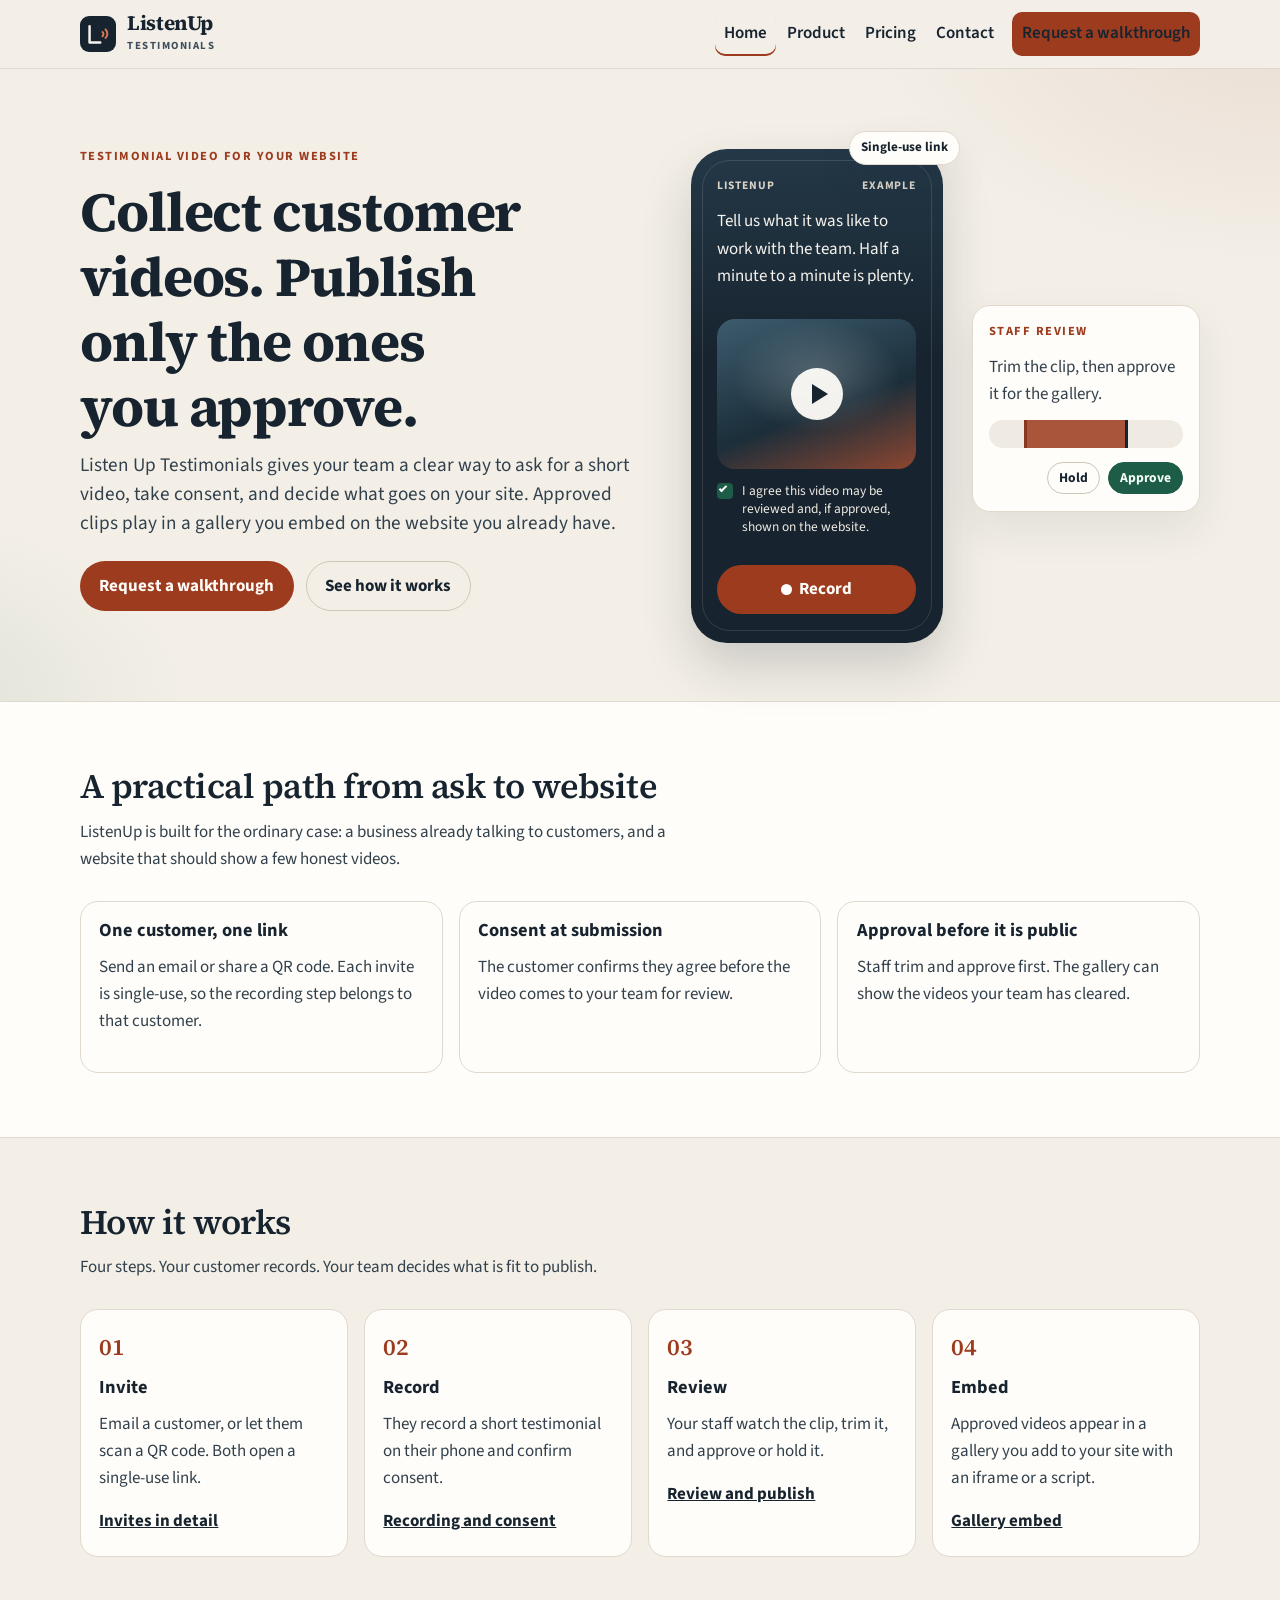
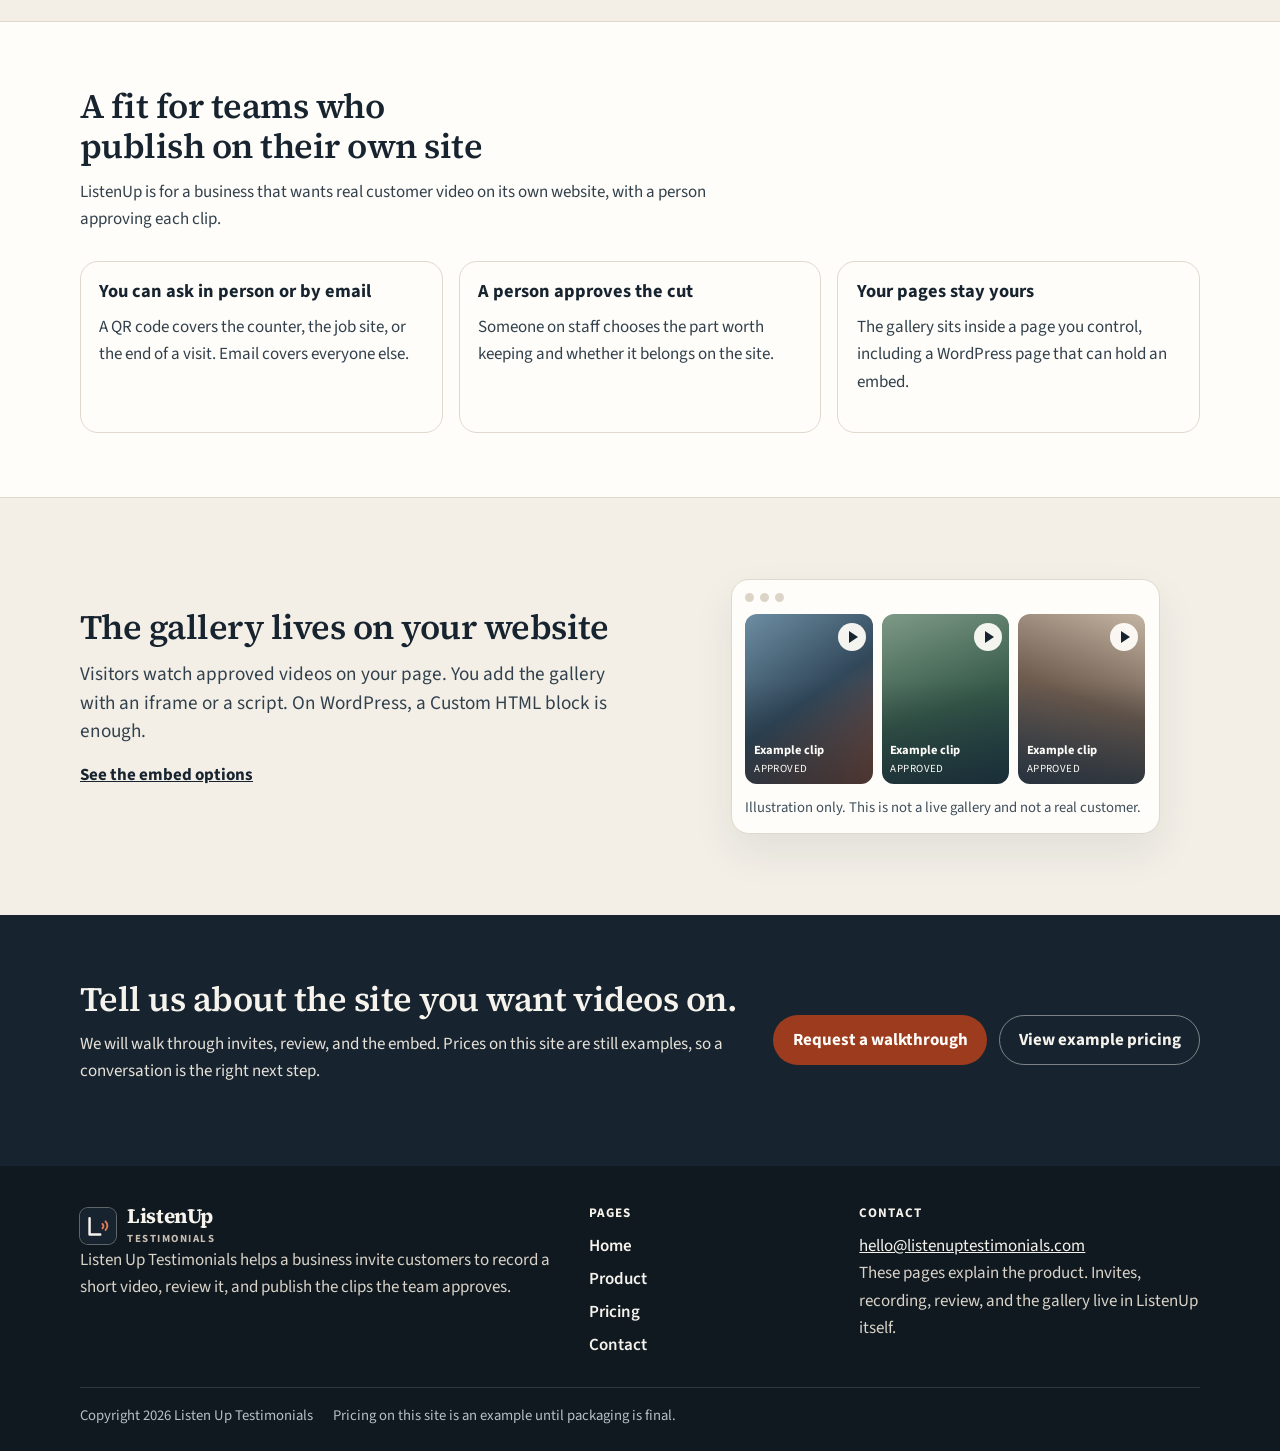
==== index.html @ a09cd268 "Add the first ListenUp Testimonials marketing site Static home, product, pricing, and contact pages " ====
<!DOCTYPE html>
<html lang="en">
<head>
  <meta charset="utf-8">
  <meta name="viewport" content="width=device-width, initial-scale=1">
  <title>Listen Up Testimonials | Customer videos you approve</title>
  <meta name="description" content="Invite customers to record a short testimonial video with consent. Review and approve it, then show it in a gallery on your website.">
  <meta name="theme-color" content="#f3efe7">
  <link rel="icon" href="assets/mark.svg" type="image/svg+xml">
  <link rel="stylesheet" href="css/styles.css">
</head>
<body>
  <a class="skip" href="#main">Skip to content</a>
  <header class="site-header">
    <div class="wrap header-bar">
      <a class="brand" href="index.html">
        <img src="assets/mark.svg" alt="" width="36" height="36">
        <span class="brand-text">
          <span class="brand-name">ListenUp</span>
          <span class="brand-sub">Testimonials</span>
        </span>
      </a>
      <button class="nav-toggle" type="button" aria-expanded="false" aria-controls="site-nav">
        <span class="nav-toggle-bars" aria-hidden="true"><span></span><span></span><span></span></span>
        <span class="nav-toggle-label">Menu</span>
      </button>
      <nav id="site-nav" class="site-nav" aria-label="Primary">
        <a href="index.html" aria-current="page">Home</a>
        <a href="product.html">Product</a>
        <a href="pricing.html">Pricing</a>
        <a href="contact.html">Contact</a>
        <a class="button" href="contact.html">Request a walkthrough</a>
      </nav>
    </div>
  </header>

  <main id="main">
    <section class="hero">
      <div class="wrap hero-grid">
        <div>
          <p class="eyebrow">Testimonial video for your website</p>
          <h1>Collect customer videos. Publish only the ones you approve.</h1>
          <p class="lead">Listen Up Testimonials gives your team a clear way to ask for a short video, take consent, and decide what goes on your site. Approved clips play in a gallery you embed on the website you already have.</p>
          <div class="actions">
            <a class="button" href="contact.html">Request a walkthrough</a>
            <a class="button button-ghost" href="#how-it-works">See how it works</a>
          </div>
        </div>
        <div class="stage" aria-hidden="true">
          <p class="chip">Single-use link</p>
          <div class="phone">
            <div class="phone-inner">
              <div class="phone-top">
                <span>ListenUp</span>
                <span>Example</span>
              </div>
              <p>Tell us what it was like to work with the team. Half a minute to a minute is plenty.</p>
              <div class="viewfinder"><span class="play"></span></div>
              <p class="consent-line"><span class="check"></span><span>I agree this video may be reviewed and, if approved, shown on the website.</span></p>
              <div class="record-pill"><i></i> Record</div>
            </div>
          </div>
          <div class="review-card">
            <p class="eyebrow">Staff review</p>
            <p>Trim the clip, then approve it for the gallery.</p>
            <div class="trim"><span></span></div>
            <div class="review-actions">
              <span class="mini">Hold</span>
              <span class="mini mini-solid">Approve</span>
            </div>
          </div>
        </div>
      </div>
    </section>

    <section class="band band-alt" aria-labelledby="value-heading">
      <div class="wrap">
        <div class="section-intro">
          <h2 id="value-heading">A practical path from ask to website</h2>
          <p>ListenUp is built for the ordinary case: a business already talking to customers, and a website that should show a few honest videos.</p>
        </div>
        <ul class="value-grid">
          <li class="value-card">
            <h3>One customer, one link</h3>
            <p>Send an email or share a QR code. Each invite is single-use, so the recording step belongs to that customer.</p>
          </li>
          <li class="value-card">
            <h3>Consent at submission</h3>
            <p>The customer confirms they agree before the video comes to your team for review.</p>
          </li>
          <li class="value-card">
            <h3>Approval before it is public</h3>
            <p>Staff trim and approve first. The gallery can show the videos your team has cleared.</p>
          </li>
        </ul>
      </div>
    </section>

    <section class="band" id="how-it-works" aria-labelledby="how-heading">
      <div class="wrap">
        <div class="section-intro">
          <h2 id="how-heading">How it works</h2>
          <p>Four steps. Your customer records. Your team decides what is fit to publish.</p>
        </div>
        <ol class="steps">
          <li class="step">
            <h3>Invite</h3>
            <p>Email a customer, or let them scan a QR code. Both open a single-use link.</p>
            <a class="text-link" href="product.html#invites">Invites in detail</a>
          </li>
          <li class="step">
            <h3>Record</h3>
            <p>They record a short testimonial on their phone and confirm consent.</p>
            <a class="text-link" href="product.html#recording">Recording and consent</a>
          </li>
          <li class="step">
            <h3>Review</h3>
            <p>Your staff watch the clip, trim it, and approve or hold it.</p>
            <a class="text-link" href="product.html#review">Review and publish</a>
          </li>
          <li class="step">
            <h3>Embed</h3>
            <p>Approved videos appear in a gallery you add to your site with an iframe or a script.</p>
            <a class="text-link" href="product.html#gallery">Gallery embed</a>
          </li>
        </ol>
      </div>
    </section>

    <section class="band band-alt" aria-labelledby="fit-heading">
      <div class="wrap">
        <div class="section-intro">
          <h2 id="fit-heading">A fit for teams who publish on their own site</h2>
          <p>ListenUp is for a business that wants real customer video on its own website, with a person approving each clip.</p>
        </div>
        <ul class="card-grid">
          <li class="value-card">
            <h3>You can ask in person or by email</h3>
            <p>A QR code covers the counter, the job site, or the end of a visit. Email covers everyone else.</p>
          </li>
          <li class="value-card">
            <h3>A person approves the cut</h3>
            <p>Someone on staff chooses the part worth keeping and whether it belongs on the site.</p>
          </li>
          <li class="value-card">
            <h3>Your pages stay yours</h3>
            <p>The gallery sits inside a page you control, including a WordPress page that can hold an embed.</p>
          </li>
        </ul>
      </div>
    </section>

    <section class="band" aria-labelledby="gallery-heading">
      <div class="wrap hero-grid">
        <div>
          <h2 id="gallery-heading">The gallery lives on your website</h2>
          <p class="lead">Visitors watch approved videos on your page. You add the gallery with an iframe or a script. On WordPress, a Custom HTML block is enough.</p>
          <p><a class="text-link" href="product.html#gallery">See the embed options</a></p>
        </div>
        <figure class="gallery-mock">
          <div class="browser-bar" aria-hidden="true"><span></span><span></span><span></span></div>
          <div class="tiles" aria-hidden="true">
            <div class="tile"><span class="play"></span><b>Example clip</b><small>Approved</small></div>
            <div class="tile"><span class="play"></span><b>Example clip</b><small>Approved</small></div>
            <div class="tile"><span class="play"></span><b>Example clip</b><small>Approved</small></div>
          </div>
          <figcaption class="caption">Illustration only. This is not a live gallery and not a real customer.</figcaption>
        </figure>
      </div>
    </section>

    <section class="band cta-band" aria-labelledby="cta-heading">
      <div class="wrap cta-inner">
        <div>
          <h2 id="cta-heading">Tell us about the site you want videos on.</h2>
          <p>We will walk through invites, review, and the embed. Prices on this site are still examples, so a conversation is the right next step.</p>
        </div>
        <div class="actions">
          <a class="button" href="contact.html">Request a walkthrough</a>
          <a class="button button-light" href="pricing.html">View example pricing</a>
        </div>
      </div>
    </section>
  </main>

  <footer class="site-footer">
    <div class="wrap footer-grid">
      <div>
        <a class="brand" href="index.html">
          <img src="assets/mark.svg" alt="" width="36" height="36">
          <span class="brand-text">
            <span class="brand-name">ListenUp</span>
            <span class="brand-sub">Testimonials</span>
          </span>
        </a>
        <p>Listen Up Testimonials helps a business invite customers to record a short video, review it, and publish the clips the team approves.</p>
      </div>
      <div>
        <h2>Pages</h2>
        <div class="footer-links">
          <a href="index.html">Home</a>
          <a href="product.html">Product</a>
          <a href="pricing.html">Pricing</a>
          <a href="contact.html">Contact</a>
        </div>
      </div>
      <div>
        <h2>Contact</h2>
        <address><a href="mailto:hello@listenuptestimonials.com">hello@listenuptestimonials.com</a></address>
        <p>These pages explain the product. Invites, recording, review, and the gallery live in ListenUp itself.</p>
      </div>
    </div>
    <div class="wrap footer-base">
      <p>Copyright 2026 Listen Up Testimonials</p>
      <p>Pricing on this site is an example until packaging is final.</p>
    </div>
  </footer>
  <script src="js/site.js" defer></script>
</body>
</html>
---- css/styles.css ----
/* ListenUp Testimonials marketing site. Shared by every page. */

@font-face {
  font-family: "Source Sans 3";
  font-style: normal;
  font-weight: 400;
  font-display: swap;
  src: url("../assets/fonts/source-sans-3-400.woff2") format("woff2");
}

@font-face {
  font-family: "Source Sans 3";
  font-style: italic;
  font-weight: 400;
  font-display: swap;
  src: url("../assets/fonts/source-sans-3-400-italic.woff2") format("woff2");
}

@font-face {
  font-family: "Source Sans 3";
  font-style: normal;
  font-weight: 600;
  font-display: swap;
  src: url("../assets/fonts/source-sans-3-600.woff2") format("woff2");
}

@font-face {
  font-family: "Source Sans 3";
  font-style: normal;
  font-weight: 700;
  font-display: swap;
  src: url("../assets/fonts/source-sans-3-700.woff2") format("woff2");
}

@font-face {
  font-family: "Source Serif 4";
  font-style: normal;
  font-weight: 600;
  font-display: swap;
  src: url("../assets/fonts/source-serif-4-600.woff2") format("woff2");
}

@font-face {
  font-family: "Source Serif 4";
  font-style: normal;
  font-weight: 700;
  font-display: swap;
  src: url("../assets/fonts/source-serif-4-700.woff2") format("woff2");
}

:root {
  --ink: #17242f;
  --ink-soft: #31404c;
  --muted: #3e4e5c;
  --paper: #f3efe7;
  --white: #fffdf9;
  --line: #e0d8cc;
  --line-strong: #cfc6b8;
  --accent: #9d3b1e;
  --accent-dark: #7c2e16;
  --sage: #1d5c46;
  --sage-soft: #e4f2eb;
  --focus: #0a4f9e;
  --shadow: 0 18px 40px rgba(23, 36, 47, 0.08);
  --serif: "Source Serif 4", "Iowan Old Style", Palatino, "Liberation Serif", Georgia, serif;
  --sans: "Source Sans 3", "Segoe UI", "Liberation Sans", "Noto Sans", sans-serif;
  --mono: "Cascadia Mono", "Liberation Mono", ui-monospace, monospace;
  --header-offset: 5.25rem;
  --wrap: 1120px;
}

*,
*::before,
*::after {
  box-sizing: border-box;
}

html {
  scroll-behavior: smooth;
}

body {
  margin: 0;
  background: var(--paper);
  color: var(--ink-soft);
  font-family: var(--sans);
  font-size: 1.0625rem;
  line-height: 1.6;
  font-synthesis: none;
}

img,
svg {
  max-width: 100%;
  height: auto;
}

h1,
h2,
h3,
[id] {
  scroll-margin-top: var(--header-offset);
}

h1,
h2,
h3 {
  color: var(--ink);
  font-family: var(--serif);
  font-weight: 600;
  line-height: 1.18;
  margin: 0 0 0.75rem;
  text-wrap: balance;
}

h1 {
  font-size: clamp(2.15rem, 5vw, 3.45rem);
  font-weight: 700;
  letter-spacing: -0.02em;
}

h2 {
  font-size: clamp(1.6rem, 3vw, 2.15rem);
  letter-spacing: -0.015em;
}

h3 {
  font-family: var(--sans);
  font-size: 1.15rem;
  font-weight: 700;
  letter-spacing: 0;
}

p {
  margin: 0 0 1rem;
}

a {
  color: var(--accent);
}

a:hover {
  color: var(--accent-dark);
}

:focus-visible {
  outline: 3px solid var(--focus);
  outline-offset: 3px;
}

.skip {
  position: absolute;
  left: 1rem;
  top: 0.75rem;
  transform: translateY(-160%);
  background: var(--white);
  color: var(--ink);
  padding: 0.55rem 0.8rem;
  border-radius: 8px;
  z-index: 50;
}

.skip:focus {
  transform: none;
}

.sr-only {
  position: absolute;
  width: 1px;
  height: 1px;
  padding: 0;
  margin: -1px;
  overflow: hidden;
  clip: rect(0, 0, 0, 0);
  white-space: nowrap;
  border: 0;
}

.wrap {
  width: min(var(--wrap), calc(100% - 2rem));
  margin-inline: auto;
}

.wrap-narrow {
  width: min(760px, calc(100% - 2rem));
  margin-inline: auto;
}

.eyebrow {
  margin: 0 0 0.75rem;
  color: var(--accent);
  font-size: 0.78rem;
  font-weight: 700;
  letter-spacing: 0.12em;
  text-transform: uppercase;
}

.lead {
  font-size: 1.2rem;
  line-height: 1.5;
  max-width: 40rem;
}

.section-intro {
  max-width: 40rem;
  margin-bottom: 1.75rem;
}

.section-intro p:last-child,
.feature-copy p:last-child,
.price-card p:last-of-type {
  margin-bottom: 0;
}

.band {
  padding: 4rem 0;
}

.band-tight {
  padding: 3rem 0;
}

.band-alt {
  background: var(--white);
  border-block: 1px solid var(--line);
}

.site-header {
  position: sticky;
  top: 0;
  z-index: 30;
  background: rgba(243, 239, 231, 0.94);
  border-bottom: 1px solid var(--line);
  backdrop-filter: blur(12px);
}

.header-bar {
  display: flex;
  align-items: center;
  justify-content: space-between;
  min-height: 4.25rem;
  gap: 1rem;
}

.brand {
  display: flex;
  align-items: center;
  gap: 0.7rem;
  color: inherit;
  text-decoration: none;
}

.brand img {
  width: 36px;
  height: 36px;
  display: block;
}

.brand-name {
  display: block;
  color: var(--ink);
  font-family: var(--serif);
  font-size: 1.28rem;
  font-weight: 700;
  letter-spacing: -0.02em;
  line-height: 1;
}

.brand-sub {
  display: block;
  margin-top: 0.22rem;
  color: var(--muted);
  font-size: 0.68rem;
  font-weight: 700;
  letter-spacing: 0.14em;
  text-transform: uppercase;
}

.nav-toggle {
  display: inline-flex;
  align-items: center;
  gap: 0.55rem;
  min-height: 44px;
  padding: 0.4rem 0.55rem;
  border: 1px solid var(--line-strong);
  border-radius: 999px;
  background: var(--white);
  color: var(--ink);
  font: inherit;
  font-weight: 700;
  cursor: pointer;
}

.nav-toggle-bars {
  display: grid;
  gap: 4px;
  width: 16px;
}

.nav-toggle-bars span {
  display: block;
  height: 2px;
  background: var(--ink);
  border-radius: 2px;
  transform-origin: center;
}

.nav-toggle[aria-expanded="true"] .nav-toggle-bars span:nth-child(1) {
  transform: translateY(6px) rotate(45deg);
}

.nav-toggle[aria-expanded="true"] .nav-toggle-bars span:nth-child(2) {
  opacity: 0;
}

.nav-toggle[aria-expanded="true"] .nav-toggle-bars span:nth-child(3) {
  transform: translateY(-6px) rotate(-45deg);
}

.site-nav {
  display: none;
  position: absolute;
  left: 0;
  right: 0;
  top: 100%;
  flex-direction: column;
  gap: 0.15rem;
  padding: 0.4rem 1rem 1rem;
  background: var(--white);
  border-bottom: 1px solid var(--line);
  box-shadow: 0 16px 30px rgba(23, 36, 47, 0.06);
}

.site-nav.is-open {
  display: flex;
}

.site-nav a {
  display: flex;
  align-items: center;
  min-height: 44px;
  padding: 0.35rem 0.55rem;
  border-radius: 10px;
  color: var(--ink);
  font-weight: 600;
  text-decoration: none;
}

.site-nav a:hover {
  background: rgba(23, 36, 47, 0.05);
}

.site-nav a[aria-current="page"] {
  box-shadow: inset 0 -2px 0 var(--accent);
}

.site-nav .button {
  margin-top: 0.35rem;
}

.button {
  display: inline-flex;
  align-items: center;
  justify-content: center;
  min-height: 44px;
  padding: 0.65rem 1.15rem;
  border: 1px solid transparent;
  border-radius: 999px;
  background: var(--accent);
  color: #fffdf9;
  font: inherit;
  font-weight: 700;
  text-align: center;
  text-decoration: none;
  cursor: pointer;
}

.button:hover {
  background: var(--accent-dark);
  color: #fffdf9;
}

.button-ghost {
  background: transparent;
  border-color: var(--line-strong);
  color: var(--ink);
}

.button-ghost:hover {
  background: rgba(23, 36, 47, 0.05);
  color: var(--ink);
}

.button-light {
  background: transparent;
  border-color: rgba(246, 243, 237, 0.45);
  color: #f6f3ed;
}

.button-light:hover {
  background: rgba(246, 243, 237, 0.08);
  color: #fffdf9;
}

.actions {
  display: flex;
  flex-wrap: wrap;
  gap: 0.75rem;
  margin-top: 1.5rem;
}

.hero {
  padding: 2.5rem 0 3.25rem;
  background:
    radial-gradient(ellipse 55% 70% at 100% -10%, rgba(157, 59, 30, 0.1), transparent 60%),
    radial-gradient(ellipse 45% 55% at -10% 100%, rgba(29, 92, 70, 0.1), transparent 55%),
    var(--paper);
}

.hero-grid,
.feature,
.contact-grid,
.split,
.footer-grid {
  display: grid;
  grid-template-columns: minmax(0, 1fr);
  gap: 1.5rem;
}

.hero-grid > *,
.feature > *,
.contact-grid > *,
.split > *,
.footer-grid > * {
  min-width: 0;
}

.stage {
  width: min(100%, 420px);
  margin-inline: auto;
  display: grid;
  justify-items: center;
  gap: 1rem;
}

.phone {
  width: min(280px, 100%);
  padding: 0.7rem;
  border-radius: 36px;
  background: linear-gradient(180deg, #243847 0%, #17242f 42%);
  box-shadow: 0 24px 50px rgba(23, 36, 47, 0.18);
  color: #f6f3ed;
}

.phone-inner {
  display: flex;
  flex-direction: column;
  gap: 0.8rem;
  min-height: 390px;
  padding: 1rem 0.9rem 1rem;
  border: 1px solid rgba(255, 255, 255, 0.12);
  border-radius: 28px;
}

.phone-compact .phone-inner {
  min-height: 0;
}

.phone-top {
  display: flex;
  justify-content: space-between;
  color: #d9d3c8;
  font-size: 0.72rem;
  font-weight: 700;
  letter-spacing: 0.08em;
  text-transform: uppercase;
}

.viewfinder {
  position: relative;
  flex: 1;
  min-height: 150px;
  border-radius: 18px;
  background:
    radial-gradient(120px 80px at 50% 38%, rgba(255, 255, 255, 0.2), transparent 70%),
    linear-gradient(160deg, #3d5c6e, #1b2e3a 58%, #8d4630);
}

.play {
  position: absolute;
  inset: 0;
  width: 52px;
  height: 52px;
  margin: auto;
  border-radius: 50%;
  background: rgba(255, 253, 249, 0.94);
}

.play::after {
  content: "";
  position: absolute;
  left: 21px;
  top: 16px;
  border-style: solid;
  border-width: 10px 0 10px 16px;
  border-color: transparent transparent transparent #17242f;
}

.consent-line {
  display: flex;
  gap: 0.55rem;
  align-items: flex-start;
  color: #efeae2;
  font-size: 0.84rem;
  line-height: 1.35;
}

.check {
  position: relative;
  flex: none;
  width: 1rem;
  height: 1rem;
  margin-top: 0.12rem;
  border-radius: 4px;
  background: var(--sage);
}

.check::after {
  content: "";
  position: absolute;
  left: 4px;
  top: 1px;
  width: 4px;
  height: 8px;
  border: solid #fff;
  border-width: 0 2px 2px 0;
  transform: rotate(45deg);
}

.record-pill {
  display: flex;
  align-items: center;
  justify-content: center;
  gap: 0.45rem;
  padding: 0.7rem;
  border-radius: 999px;
  background: var(--accent);
  color: #fffdf9;
  font-weight: 700;
}

.record-pill i {
  display: block;
  width: 0.7rem;
  height: 0.7rem;
  border-radius: 50%;
  background: #fff;
}

.review-card,
.panel,
.price-card,
.form-card,
.value-card,
.step,
.note,
.gallery-mock {
  background: var(--white);
  border: 1px solid var(--line);
  border-radius: 18px;
}

.review-card {
  width: min(100%, 320px);
  padding: 1rem 1rem 1.05rem;
  box-shadow: var(--shadow);
}

.review-card p {
  margin-bottom: 0.75rem;
}

.trim {
  position: relative;
  height: 28px;
  margin-bottom: 0.85rem;
  border-radius: 999px;
  background: #efeae2;
  overflow: hidden;
}

.trim span {
  position: absolute;
  left: 18%;
  width: 52%;
  top: 0;
  bottom: 0;
  background: rgba(157, 59, 30, 0.85);
}

.trim::before,
.trim::after {
  content: "";
  position: absolute;
  top: -3px;
  bottom: -3px;
  width: 3px;
  background: var(--ink);
}

.trim::before { left: 18%; }
.trim::after { left: 70%; }

.review-actions {
  display: flex;
  justify-content: flex-end;
  gap: 0.45rem;
}

.mini {
  display: inline-flex;
  align-items: center;
  min-height: 32px;
  padding: 0.2rem 0.7rem;
  border-radius: 999px;
  border: 1px solid var(--line-strong);
  font-size: 0.85rem;
  font-weight: 700;
  color: var(--ink);
}

.mini-solid {
  background: var(--sage);
  border-color: var(--sage);
  color: #f4fff8;
}

.chip {
  margin: 0;
  padding: 0.35rem 0.7rem;
  border-radius: 999px;
  background: var(--white);
  border: 1px solid var(--line);
  color: var(--ink);
  font-size: 0.82rem;
  font-weight: 700;
  box-shadow: var(--shadow);
}

.value-grid,
.steps,
.price-grid,
.card-grid {
  display: grid;
  gap: 1rem;
  margin: 0;
  padding: 0;
  list-style: none;
}

.price-grid-spaced {
  margin-top: 1.5rem;
}

.value-card,
.step,
.price-card {
  padding: 1.15rem 1.15rem 1.25rem;
}

.steps {
  counter-reset: step;
}

.step {
  counter-increment: step;
}

.step::before {
  content: counter(step, decimal-leading-zero);
  display: block;
  margin-bottom: 0.7rem;
  color: var(--accent);
  font-family: var(--serif);
  font-size: 1.45rem;
  font-weight: 600;
}

.text-link {
  color: var(--ink);
  font-weight: 700;
}

.gallery-mock {
  padding: 0.85rem;
  box-shadow: var(--shadow);
}

.browser-bar {
  display: flex;
  gap: 0.35rem;
  margin-bottom: 0.75rem;
}

.browser-bar span {
  width: 9px;
  height: 9px;
  border-radius: 50%;
  background: #ddd4c8;
}

.tiles {
  display: grid;
  grid-template-columns: repeat(3, 1fr);
  gap: 0.55rem;
}

.tile {
  aspect-ratio: 3 / 4;
  border-radius: 12px;
  background:
    linear-gradient(180deg, transparent 40%, rgba(23, 36, 47, 0.55)),
    linear-gradient(145deg, #6e8ea3, #31485a 50%, #8a4a34);
  position: relative;
  color: #fffdf9;
}

.tile:nth-child(2) {
  background:
    linear-gradient(180deg, transparent 40%, rgba(23, 36, 47, 0.55)),
    linear-gradient(160deg, #7d9a86, #355848 55%, #1d3a42);
}

.tile:nth-child(3) {
  background:
    linear-gradient(180deg, transparent 40%, rgba(23, 36, 47, 0.55)),
    linear-gradient(200deg, #c4b4a2, #6d5b4e 50%, #3c4450);
}

.tile b,
.tile small {
  position: absolute;
  left: 0.55rem;
  right: 0.45rem;
}

.tile b {
  bottom: 1.45rem;
  font-size: 0.78rem;
}

.tile small {
  bottom: 0.45rem;
  font-size: 0.68rem;
  letter-spacing: 0.04em;
  text-transform: uppercase;
}

.tile .play {
  width: 28px;
  height: 28px;
  top: 0.55rem;
  left: auto;
  right: 0.45rem;
  bottom: auto;
  margin: 0;
}

.tile .play::after {
  left: 11px;
  top: 8px;
  border-width: 6px 0 6px 9px;
}

.caption {
  margin: 0.7rem 0 0;
  color: var(--muted);
  font-size: 0.92rem;
}

.plain-list,
.checklist {
  margin: 0.5rem 0 0;
  padding: 0;
  list-style: none;
}

.plain-list li,
.checklist li {
  position: relative;
  margin: 0;
  padding: 0.45rem 0 0.45rem 1.6rem;
  border-top: 1px solid var(--line);
}

.plain-list {
  counter-reset: item;
}

.plain-list li {
  counter-increment: item;
}

.plain-list li::before {
  content: counter(item);
  position: absolute;
  left: 0;
  top: 0.48rem;
  color: var(--accent);
  font-weight: 700;
}

.checklist li::before {
  content: "";
  position: absolute;
  left: 0;
  top: 0.7rem;
  width: 0.85rem;
  height: 0.5rem;
  border: solid var(--sage);
  border-width: 0 0 2px 2px;
  transform: rotate(-45deg);
}

.on-page {
  display: flex;
  flex-wrap: wrap;
  gap: 0.45rem 0.9rem;
  margin-top: 1.25rem;
}

.on-page a {
  color: var(--ink);
  font-weight: 700;
}

.feature {
  padding: 2rem 0;
  border-top: 1px solid var(--line);
}

.feature-copy ul {
  margin-bottom: 0;
}

.panel {
  padding: 1.1rem;
  box-shadow: var(--shadow);
}

.panel h3,
.invite-card p,
.state-list {
  margin-top: 0;
}

.invite-card {
  display: grid;
  gap: 0.85rem;
}

.invite-label {
  margin: 0;
  color: var(--muted);
  font-size: 0.85rem;
  font-weight: 700;
  letter-spacing: 0.06em;
  text-transform: uppercase;
}

.qr {
  width: 112px;
  height: 112px;
}

.consent-card p {
  margin-bottom: 0.7rem;
}

.consent-card .agreed {
  display: flex;
  gap: 0.6rem;
  align-items: flex-start;
  margin: 0;
  padding: 0.75rem;
  border-radius: 12px;
  background: var(--sage-soft);
  color: var(--ink);
}

.state-list {
  display: grid;
  gap: 0.55rem;
  margin: 0;
  padding: 0;
  list-style: none;
}

.state-list li {
  padding: 0.7rem 0.8rem;
  border-radius: 12px;
  background: #f6f3ed;
  color: var(--ink);
  font-weight: 700;
}

.state-list .is-approved {
  background: var(--sage);
  color: #f4fff8;
}

.code-sample {
  margin: 0;
  max-width: 100%;
  padding: 1rem 1.05rem;
  overflow: auto;
  border-radius: 16px;
  background: #17242f;
  color: #f4f1eb;
  font-family: var(--mono);
  font-size: 0.86rem;
  line-height: 1.55;
}

.samples {
  display: grid;
  grid-template-columns: minmax(0, 1fr);
  gap: 0.8rem;
}

.samples figure,
.samples pre {
  min-width: 0;
  max-width: 100%;
}

.note {
  padding: 1rem 1.1rem;
  border-left: 4px solid var(--accent);
}

.note p:last-child {
  margin-bottom: 0;
}

.price-card {
  display: flex;
  flex-direction: column;
  gap: 0.35rem;
}

.flag {
  align-self: flex-start;
  margin: 0 0 0.35rem;
  padding: 0.2rem 0.55rem;
  border-radius: 999px;
  background: #f6e4dc;
  color: var(--accent-dark);
  font-size: 0.78rem;
  font-weight: 700;
  letter-spacing: 0.04em;
  text-transform: uppercase;
}

.price {
  margin: 0 0 0.35rem;
  color: var(--ink);
  font-family: var(--serif);
  font-size: 2.4rem;
  font-weight: 700;
  letter-spacing: -0.03em;
  line-height: 1;
}

.price span {
  color: var(--muted);
  font-family: var(--sans);
  font-size: 1rem;
  font-weight: 600;
  letter-spacing: 0;
}

.suited {
  color: var(--ink);
  font-weight: 600;
}

.price-card .button {
  margin-top: auto;
}

.facts {
  display: grid;
  gap: 1rem;
  margin: 0;
}

.facts div {
  padding-top: 0.9rem;
  border-top: 1px solid var(--line);
}

.facts dt {
  color: var(--ink);
  font-weight: 700;
}

.facts dd {
  margin: 0.25rem 0 0;
}

details {
  border-top: 1px solid var(--line);
  padding: 0.85rem 0;
}

details:last-of-type {
  border-bottom: 1px solid var(--line);
}

summary {
  color: var(--ink);
  font-weight: 700;
  cursor: pointer;
}

details p:last-child {
  margin-bottom: 0.15rem;
}

.page-intro {
  padding: 2.75rem 0 1rem;
}

.contact-grid {
  padding-bottom: 4rem;
}

.form-card {
  padding: 1.2rem;
  box-shadow: var(--shadow);
}

.field {
  margin-bottom: 1rem;
}

label {
  display: block;
  margin-bottom: 0.35rem;
  color: var(--ink);
  font-weight: 700;
}

.optional {
  color: var(--muted);
  font-weight: 600;
}

input,
select,
textarea {
  width: 100%;
  padding: 0.7rem 0.75rem;
  border: 1px solid var(--line-strong);
  border-radius: 10px;
  background: #fff;
  color: var(--ink);
  font: inherit;
}

textarea {
  min-height: 9rem;
  resize: vertical;
}

.form-help,
address {
  font-style: normal;
}

.form-status:not(:empty) {
  margin-top: 0.9rem;
  padding: 0.8rem 0.9rem;
  border-radius: 12px;
  background: var(--sage-soft);
  color: var(--ink);
}

.plan-note {
  padding: 0.75rem 0.85rem;
  border-radius: 12px;
  background: #f6e4dc;
  color: var(--ink);
}

.aside-block + .aside-block {
  margin-top: 1.75rem;
}

.cta-band {
  background: #17242f;
  color: #e7e2d9;
}

.cta-band h2 {
  color: #f6f3ed;
}

.cta-inner {
  display: grid;
  gap: 1rem;
  align-items: center;
}

.cta-band .actions {
  margin-top: 0;
}

.site-footer {
  padding: 2.5rem 0 1.5rem;
  background: #101920;
  color: #d9d3c8;
}

.site-footer a {
  color: #f6f3ed;
}

.site-footer h2 {
  color: #f6f3ed;
  font-family: var(--sans);
  font-size: 0.82rem;
  font-weight: 700;
  letter-spacing: 0.08em;
  text-transform: uppercase;
}

.footer-links {
  display: grid;
  gap: 0.35rem;
}

.footer-links a {
  text-decoration: none;
  font-weight: 600;
}

.footer-links a:hover {
  text-decoration: underline;
}

.footer-base {
  display: flex;
  flex-wrap: wrap;
  gap: 0.4rem 1.25rem;
  margin-top: 1.75rem;
  padding-top: 1rem;
  border-top: 1px solid rgba(246, 243, 237, 0.14);
  color: #b7c0c7;
  font-size: 0.92rem;
}

.footer-base p {
  margin: 0;
}

.site-footer .brand img {
  border-radius: 8px;
  box-shadow: 0 0 0 1px rgba(246, 243, 237, 0.35);
}

.site-footer .brand-name {
  color: #f6f3ed;
}

.site-footer a[href^="mailto:"] {
  overflow-wrap: anywhere;
}

.site-footer .brand-sub {
  color: #c8beb2;
}

@media (min-width: 720px) {
  .wrap {
    width: min(var(--wrap), calc(100% - 3rem));
  }

  .value-grid,
  .card-grid {
    grid-template-columns: repeat(3, 1fr);
  }

  .steps {
    grid-template-columns: repeat(2, 1fr);
  }

  .form-card {
    padding: 1.6rem;
  }

  .cta-inner {
    grid-template-columns: 1.4fr auto;
  }
}

@media (min-width: 860px) {
  .nav-toggle {
    display: none;
  }

  .site-nav,
  .site-nav.is-open {
    display: flex;
    position: static;
    flex-direction: row;
    align-items: center;
    gap: 0.15rem;
    padding: 0;
    background: transparent;
    border: 0;
    box-shadow: none;
  }

  .site-nav .button {
    margin-top: 0;
    margin-left: 0.45rem;
  }

  .hero-grid,
  .contact-grid {
    grid-template-columns: minmax(0, 1.05fr) minmax(0, 0.95fr);
    align-items: center;
    gap: 3rem;
  }

  .contact-grid {
    align-items: start;
    gap: 2.5rem;
  }

  .feature {
    grid-template-columns: minmax(0, 1.05fr) minmax(0, 0.95fr);
    gap: 3rem;
    align-items: center;
  }

  .feature-flip .feature-copy {
    order: 2;
  }

  .split {
    grid-template-columns: minmax(0, 1fr) minmax(0, 1fr);
    gap: 2rem;
  }

  .footer-grid {
    grid-template-columns: minmax(0, 1.4fr) minmax(0, 0.7fr) minmax(0, 1fr);
    gap: 2rem;
  }

  .stage {
    position: relative;
    display: block;
    justify-items: start;
    width: min(100%, 520px);
    margin: 0 0 0 auto;
    min-height: 540px;
  }

  .stage .phone {
    width: 252px;
    margin: 2.5rem 0 0;
  }

  .stage .review-card {
    position: absolute;
    top: 196px;
    right: 0;
    bottom: auto;
    width: 228px;
  }

  .stage .chip {
    position: absolute;
    top: 1.35rem;
    left: 158px;
  }
}

@media (min-width: 800px) {
  .price-grid {
    grid-template-columns: 1fr 1fr;
  }
}

@media (min-width: 980px) {
  .steps,
  .price-grid {
    grid-template-columns: repeat(3, 1fr);
  }

  .steps {
    grid-template-columns: repeat(4, 1fr);
  }
}

@media (prefers-reduced-motion: reduce) {
  html {
    scroll-behavior: auto;
  }

  *,
  *::before,
  *::after {
    transition: none !important;
    animation: none !important;
  }
}

@media print {
  .nav-toggle,
  .site-nav,
  .actions,
  .skip {
    display: none !important;
  }

  .site-header {
    position: static;
  }

  body {
    background: #fff;
    color: #000;
  }
}
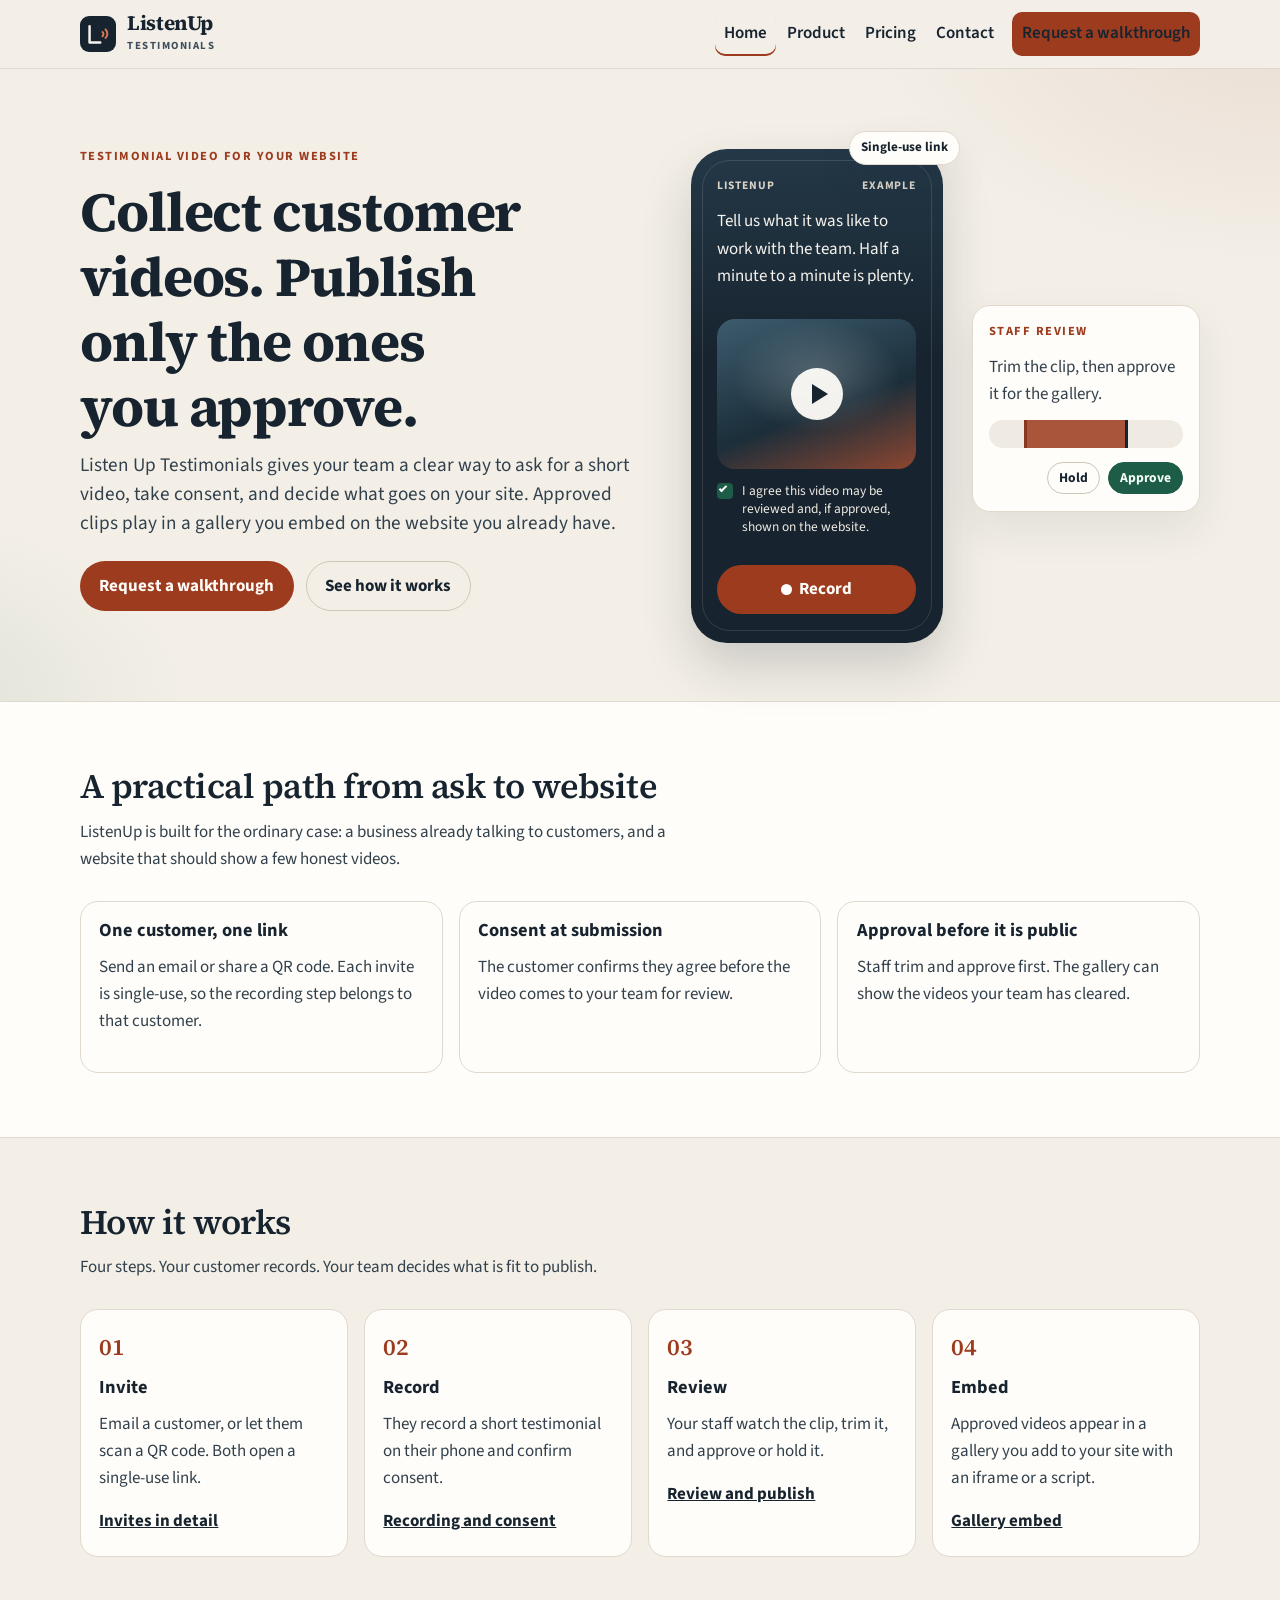
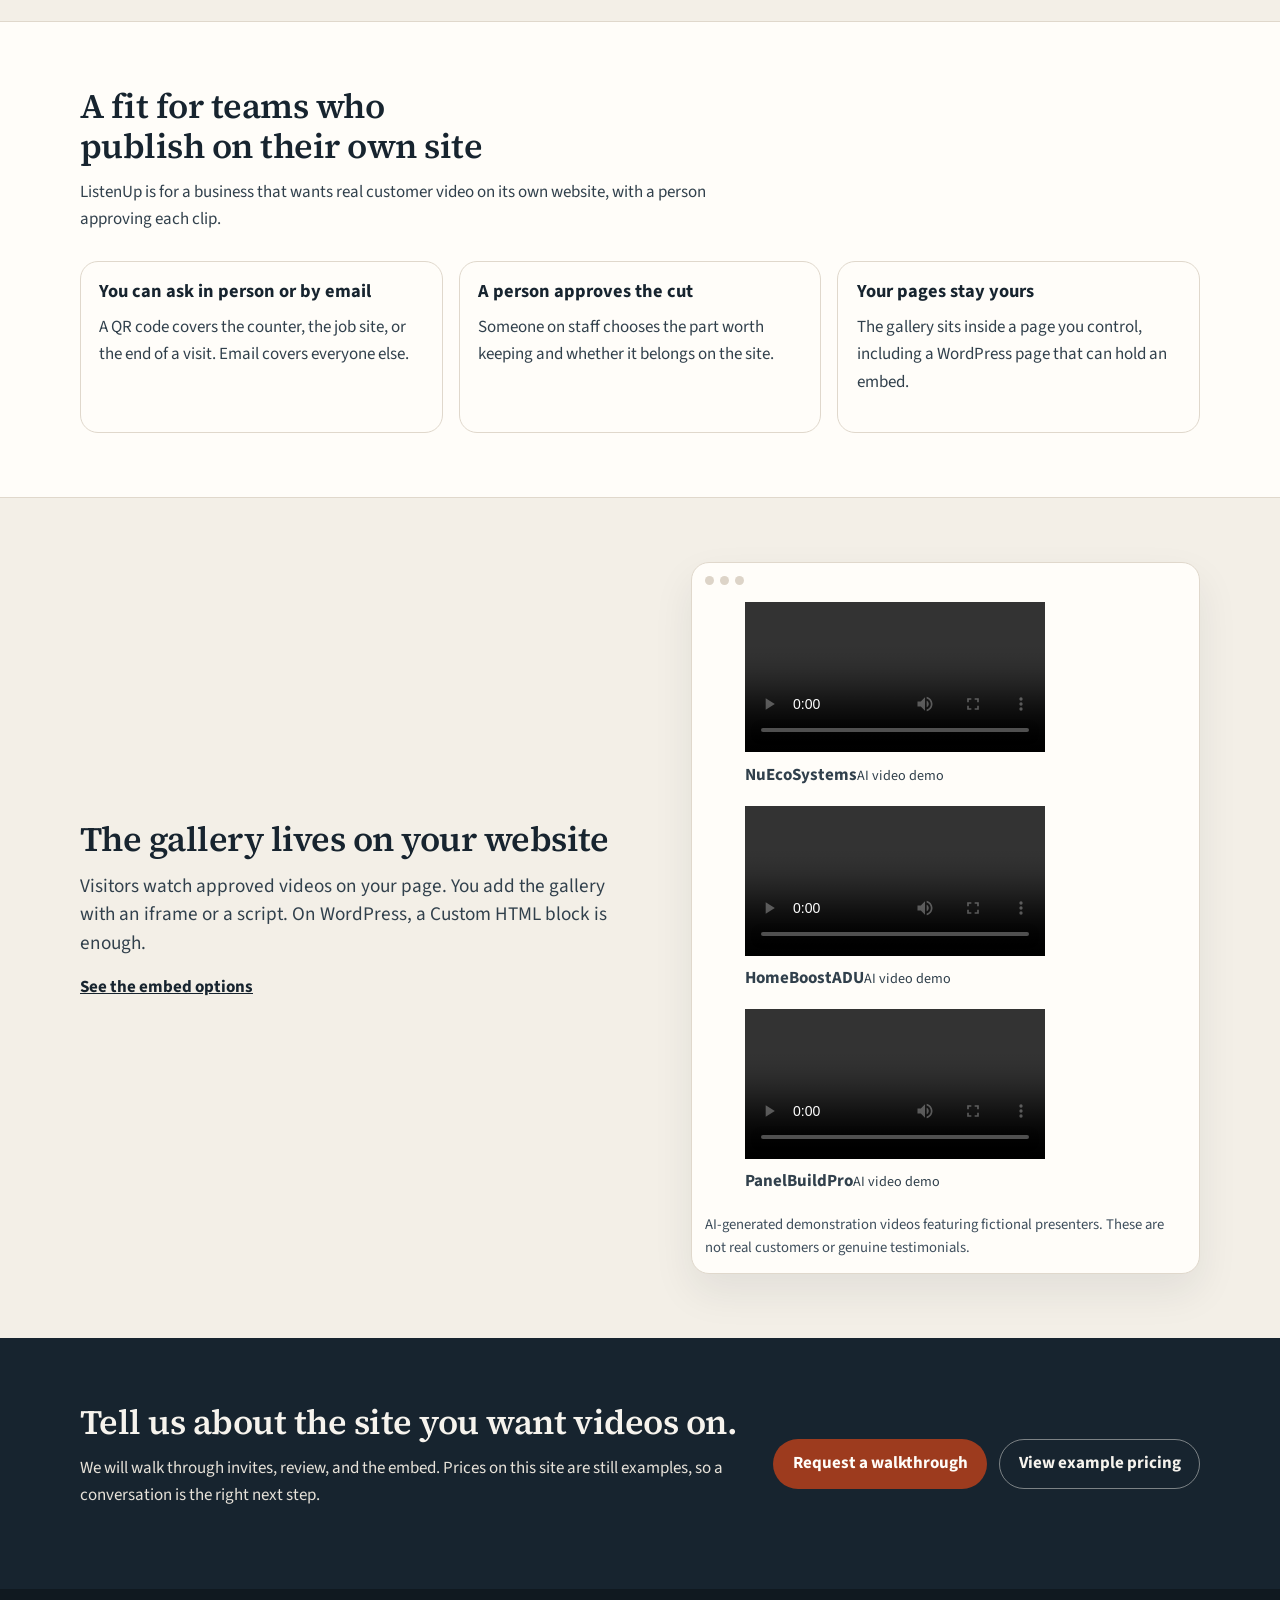
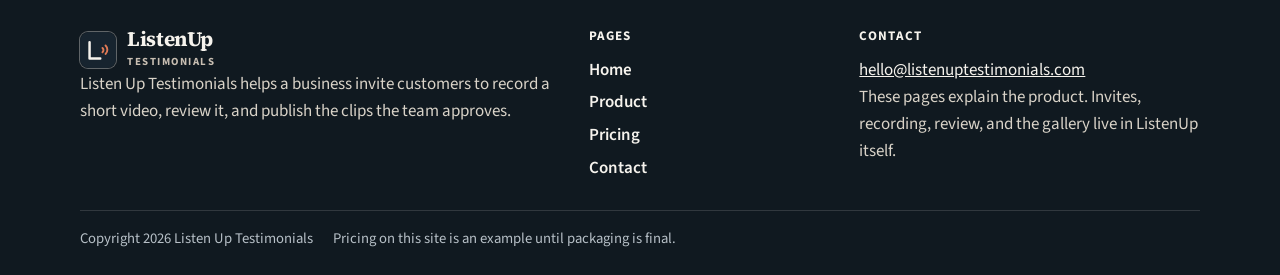
==== commit 231f534c: "Add AI demo video gallery markup with clear disclosures" ====
--- a/index.html
+++ b/index.html
@@ -157,15 +157,33 @@
           <p class="lead">Visitors watch approved videos on your page. You add the gallery with an iframe or a script. On WordPress, a Custom HTML block is enough.</p>
           <p><a class="text-link" href="product.html#gallery">See the embed options</a></p>
         </div>
-        <figure class="gallery-mock">
+        <div class="gallery-mock demo-gallery" aria-label="AI-generated video demonstrations">
           <div class="browser-bar" aria-hidden="true"><span></span><span></span><span></span></div>
-          <div class="tiles" aria-hidden="true">
-            <div class="tile"><span class="play"></span><b>Example clip</b><small>Approved</small></div>
-            <div class="tile"><span class="play"></span><b>Example clip</b><small>Approved</small></div>
-            <div class="tile"><span class="play"></span><b>Example clip</b><small>Approved</small></div>
-          </div>
-          <figcaption class="caption">Illustration only. This is not a live gallery and not a real customer.</figcaption>
-        </figure>
+          <div class="demo-video-grid">
+            <figure class="demo-video">
+              <video controls playsinline preload="metadata" aria-label="NuEcoSystems AI demonstration">
+                <source src="assets/videos/nuecosystems-demo.mp4" type="video/mp4">
+                Your browser does not support HTML5 video.
+              </video>
+              <figcaption><strong>NuEcoSystems</strong><small>AI video demo</small></figcaption>
+            </figure>
+            <figure class="demo-video">
+              <video controls playsinline preload="metadata" aria-label="HomeBoostADU AI demonstration">
+                <source src="assets/videos/homeboostadu-demo.mp4" type="video/mp4">
+                Your browser does not support HTML5 video.
+              </video>
+              <figcaption><strong>HomeBoostADU</strong><small>AI video demo</small></figcaption>
+            </figure>
+            <figure class="demo-video">
+              <video controls playsinline preload="metadata" aria-label="PanelBuildPro AI demonstration">
+                <source src="assets/videos/panelbuildpro-demo.mp4" type="video/mp4">
+                Your browser does not support HTML5 video.
+              </video>
+              <figcaption><strong>PanelBuildPro</strong><small>AI video demo</small></figcaption>
+            </figure>
+          </div>
+          <p class="caption">AI-generated demonstration videos featuring fictional presenters. These are not real customers or genuine testimonials.</p>
+        </div>
       </div>
     </section>
 
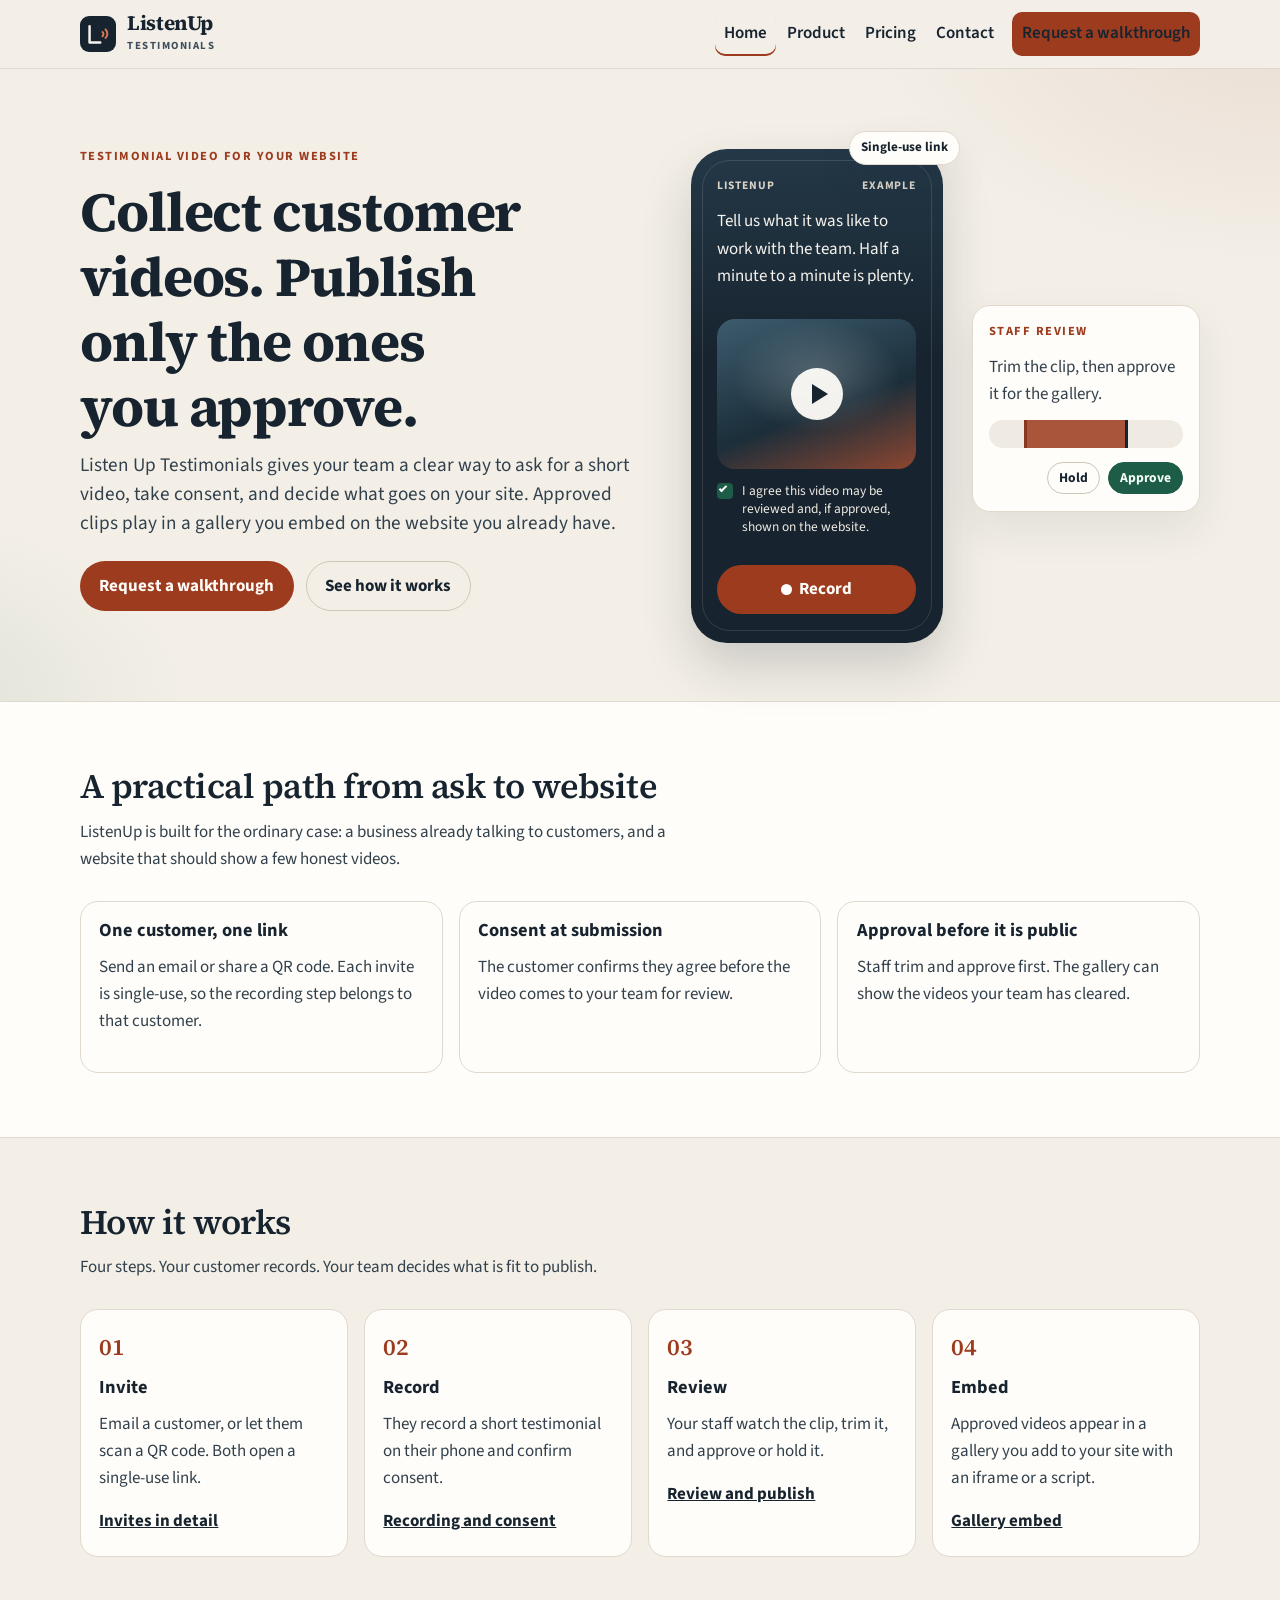
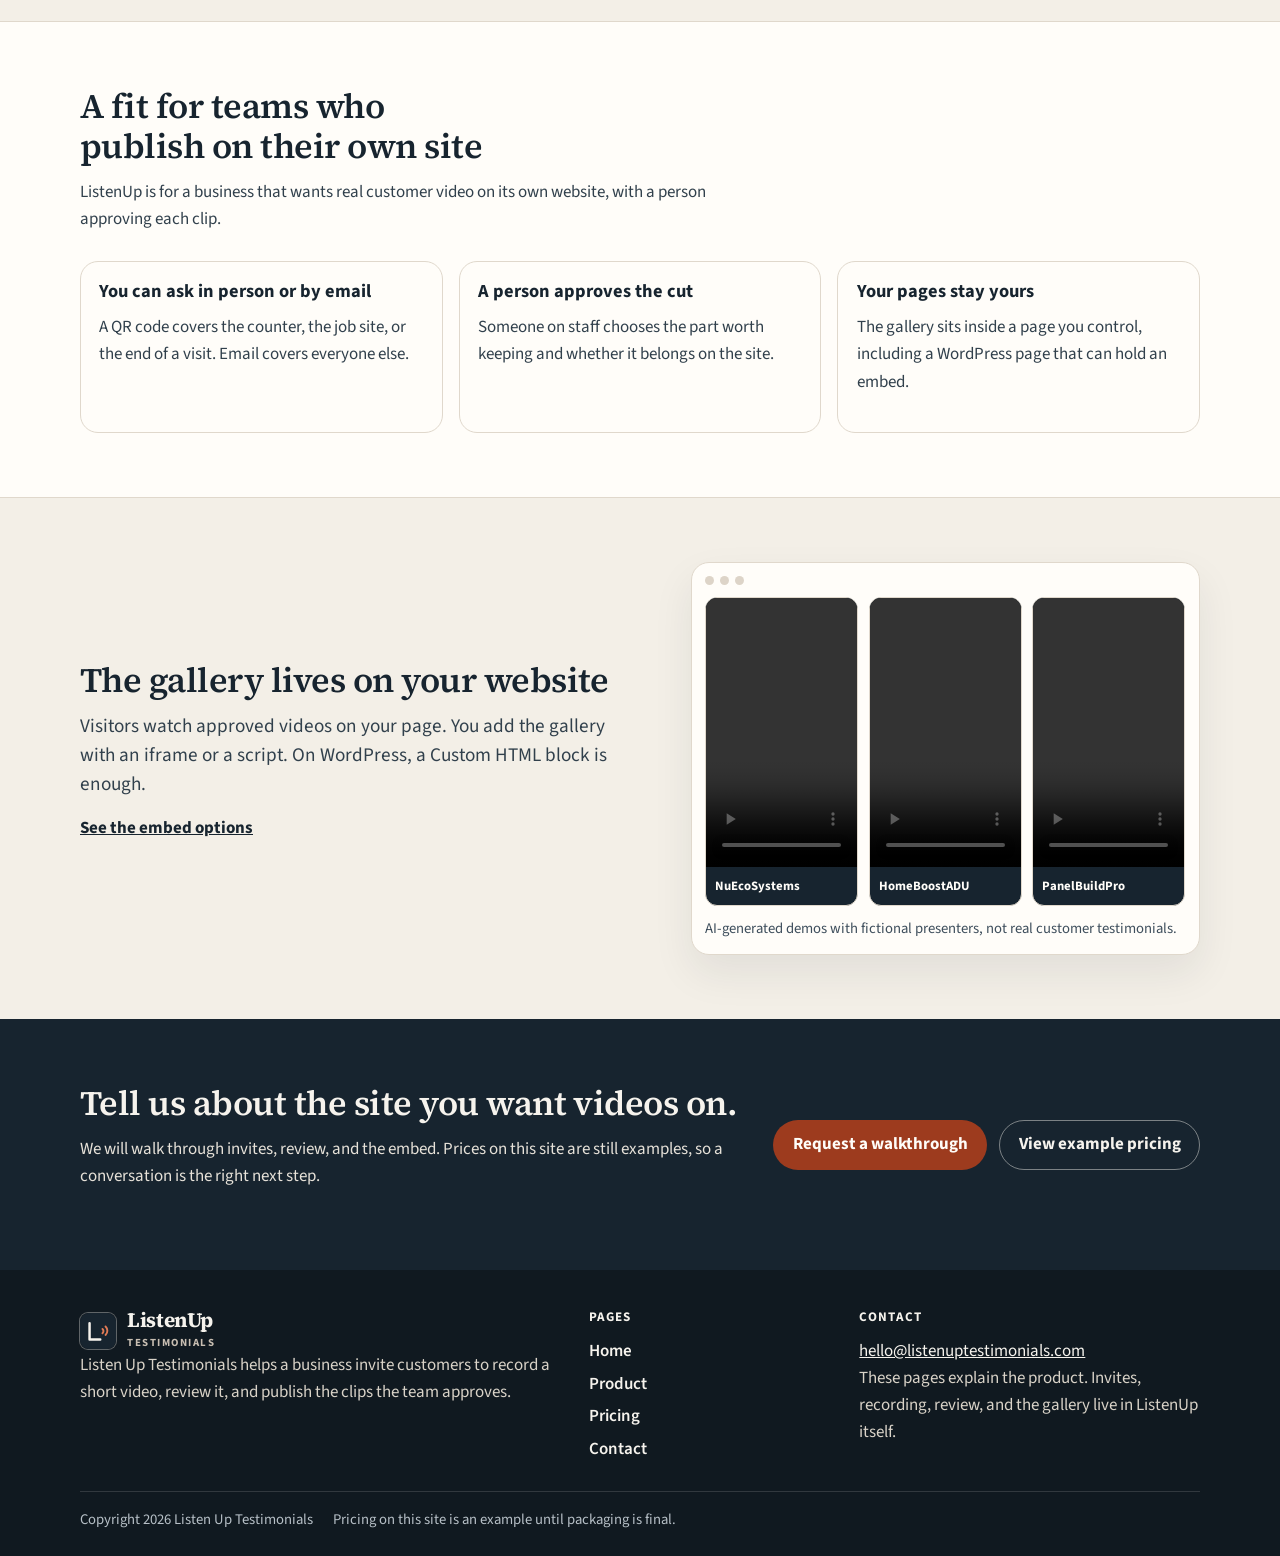
==== commit 61bc412a: "Simplify video gallery labels and retain concise AI disclosure" ====
--- a/index.html
+++ b/index.html
@@ -165,24 +165,24 @@
                 <source src="assets/videos/nuecosystems-demo.mp4" type="video/mp4">
                 Your browser does not support HTML5 video.
               </video>
-              <figcaption><strong>NuEcoSystems</strong><small>AI video demo</small></figcaption>
+              <figcaption><strong>NuEcoSystems</strong></figcaption>
             </figure>
             <figure class="demo-video">
               <video controls playsinline preload="metadata" aria-label="HomeBoostADU AI demonstration">
                 <source src="assets/videos/homeboostadu-demo.mp4" type="video/mp4">
                 Your browser does not support HTML5 video.
               </video>
-              <figcaption><strong>HomeBoostADU</strong><small>AI video demo</small></figcaption>
+              <figcaption><strong>HomeBoostADU</strong></figcaption>
             </figure>
             <figure class="demo-video">
               <video controls playsinline preload="metadata" aria-label="PanelBuildPro AI demonstration">
                 <source src="assets/videos/panelbuildpro-demo.mp4" type="video/mp4">
                 Your browser does not support HTML5 video.
               </video>
-              <figcaption><strong>PanelBuildPro</strong><small>AI video demo</small></figcaption>
+              <figcaption><strong>PanelBuildPro</strong></figcaption>
             </figure>
           </div>
-          <p class="caption">AI-generated demonstration videos featuring fictional presenters. These are not real customers or genuine testimonials.</p>
+          <p class="caption">AI-generated demos with fictional presenters, not real customer testimonials.</p>
         </div>
       </div>
     </section>
--- a/css/styles.css
+++ b/css/styles.css
@@ -1336,3 +1336,50 @@
     color: #000;
   }
 }
+
+/* AI demonstration video gallery. */
+.demo-video-grid {
+  display: grid;
+  grid-template-columns: repeat(3, minmax(0, 1fr));
+  gap: 0.65rem;
+}
+
+.demo-video {
+  margin: 0;
+  min-width: 0;
+  overflow: hidden;
+  border: 1px solid var(--line);
+  border-radius: 12px;
+  background: #17242f;
+  color: #fffdf9;
+}
+
+.demo-video video {
+  display: block;
+  width: 100%;
+  aspect-ratio: 9 / 16;
+  object-fit: contain;
+  background: #17242f;
+}
+
+.demo-video figcaption {
+  display: grid;
+  gap: 0.15rem;
+  padding: 0.55rem;
+}
+
+.demo-video figcaption strong {
+  font-size: 0.8rem;
+  overflow-wrap: anywhere;
+}
+
+.demo-video figcaption small {
+  font-size: 0.68rem;
+  text-transform: uppercase;
+  letter-spacing: 0.04em;
+  color: #e3ded5;
+}
+
+@media (max-width: 530px) {
+  .demo-video-grid { grid-template-columns: repeat(2, minmax(0, 1fr)); }
+}
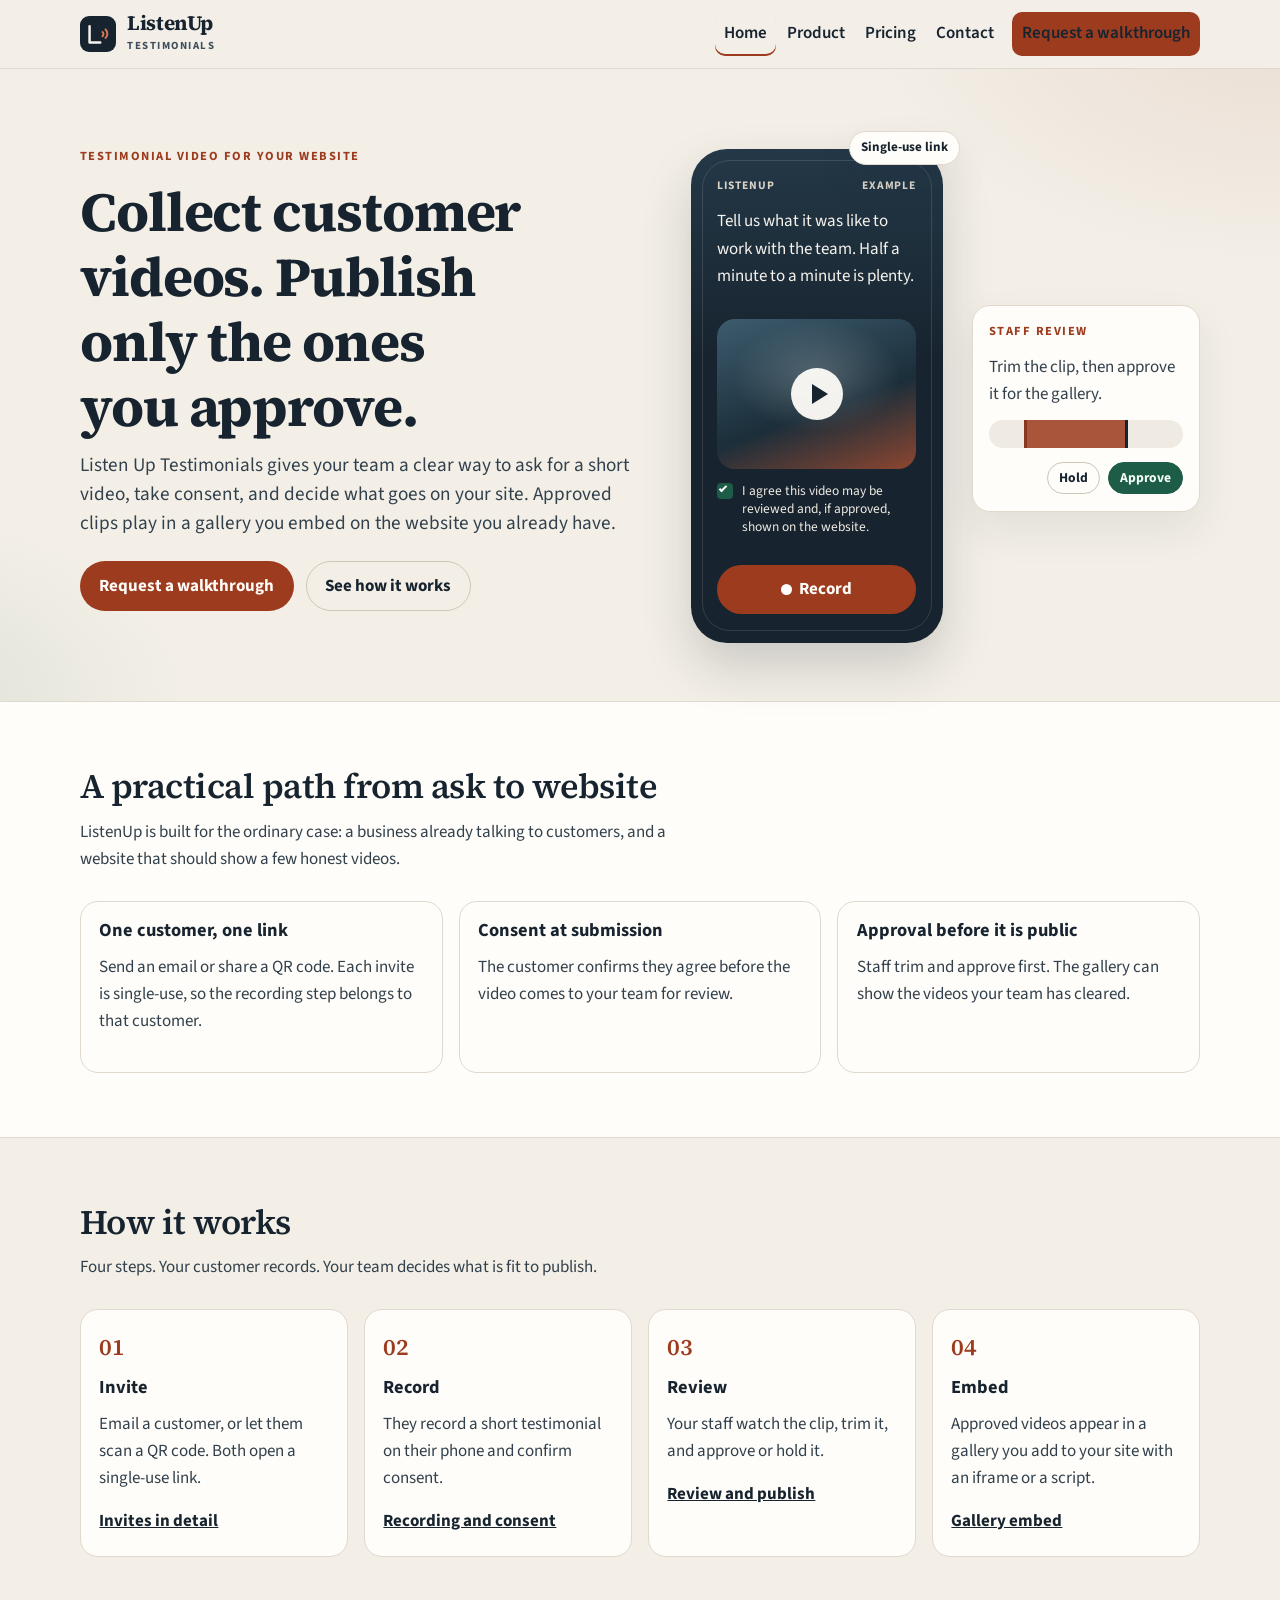
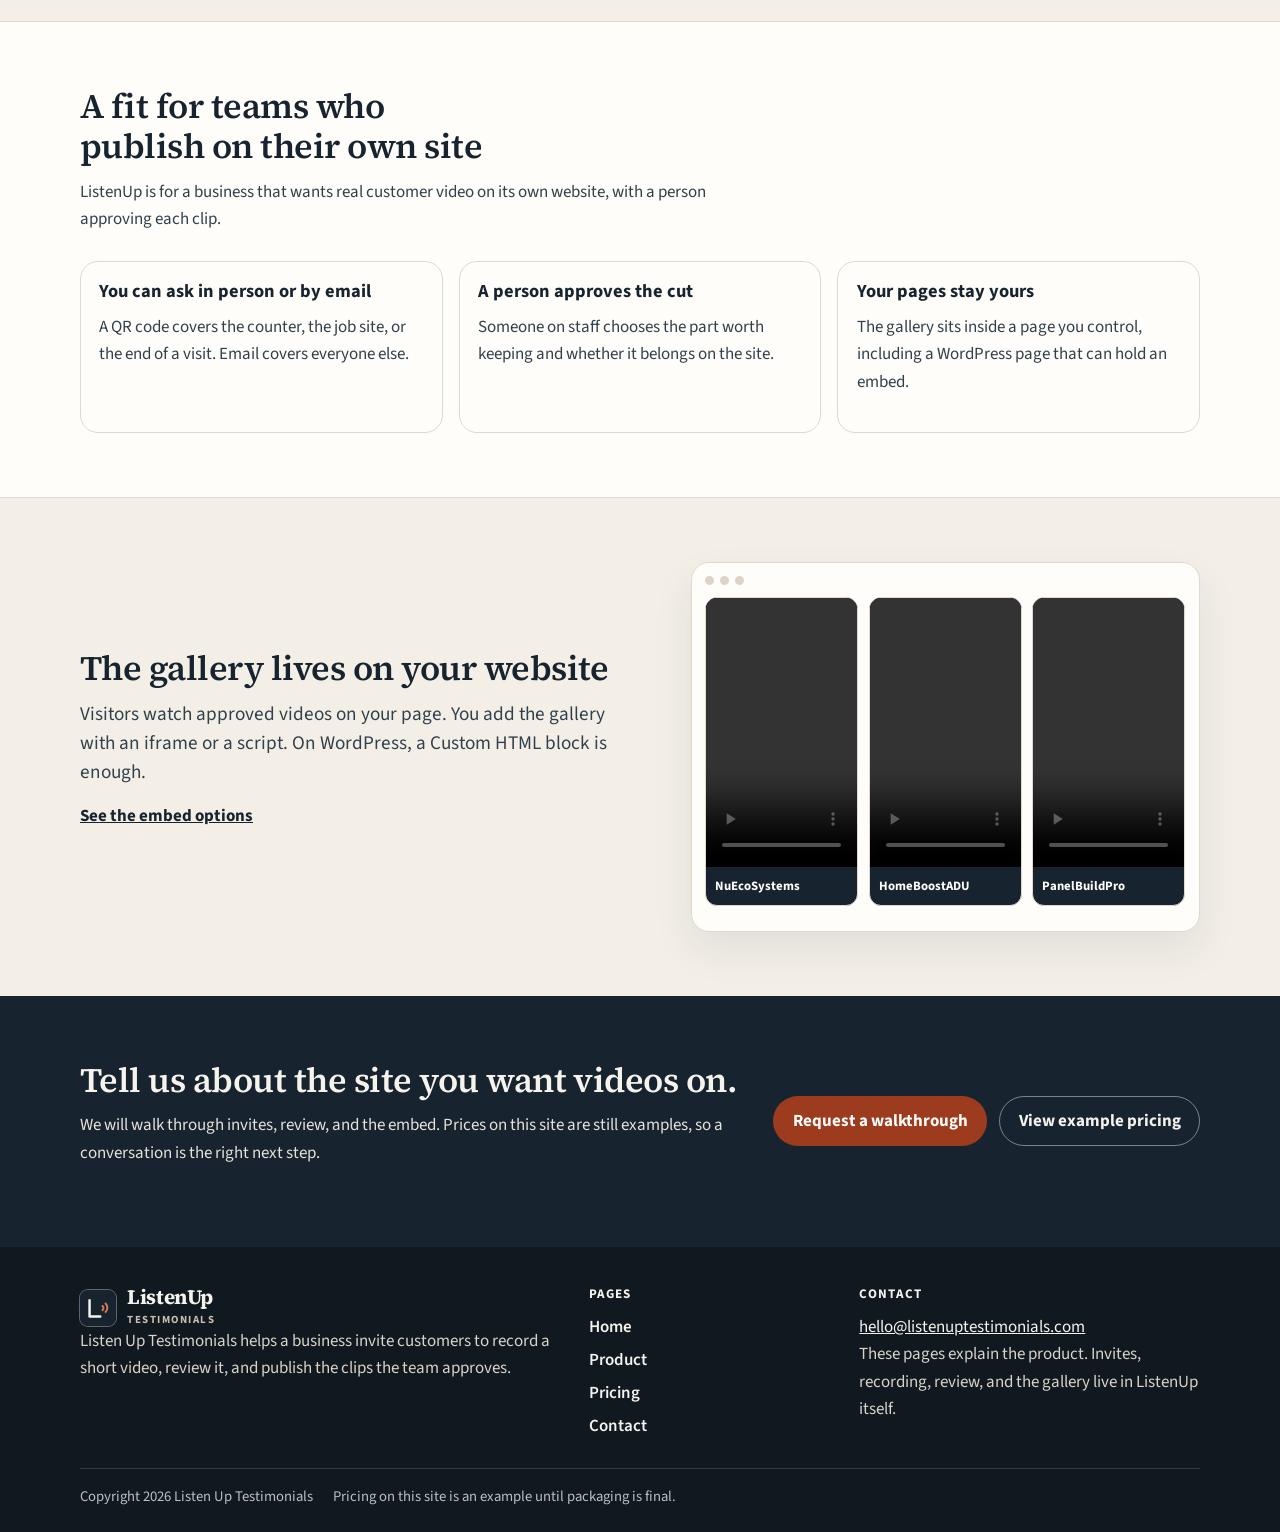
==== commit 78d37319: "Remove caption text from demo section Removed the caption text from the AI-generated demos section." ====
--- a/index.html
+++ b/index.html
@@ -182,7 +182,7 @@
               <figcaption><strong>PanelBuildPro</strong></figcaption>
             </figure>
           </div>
-          <p class="caption">AI-generated demos with fictional presenters, not real customer testimonials.</p>
+          <p class="caption"></p>
         </div>
       </div>
     </section>
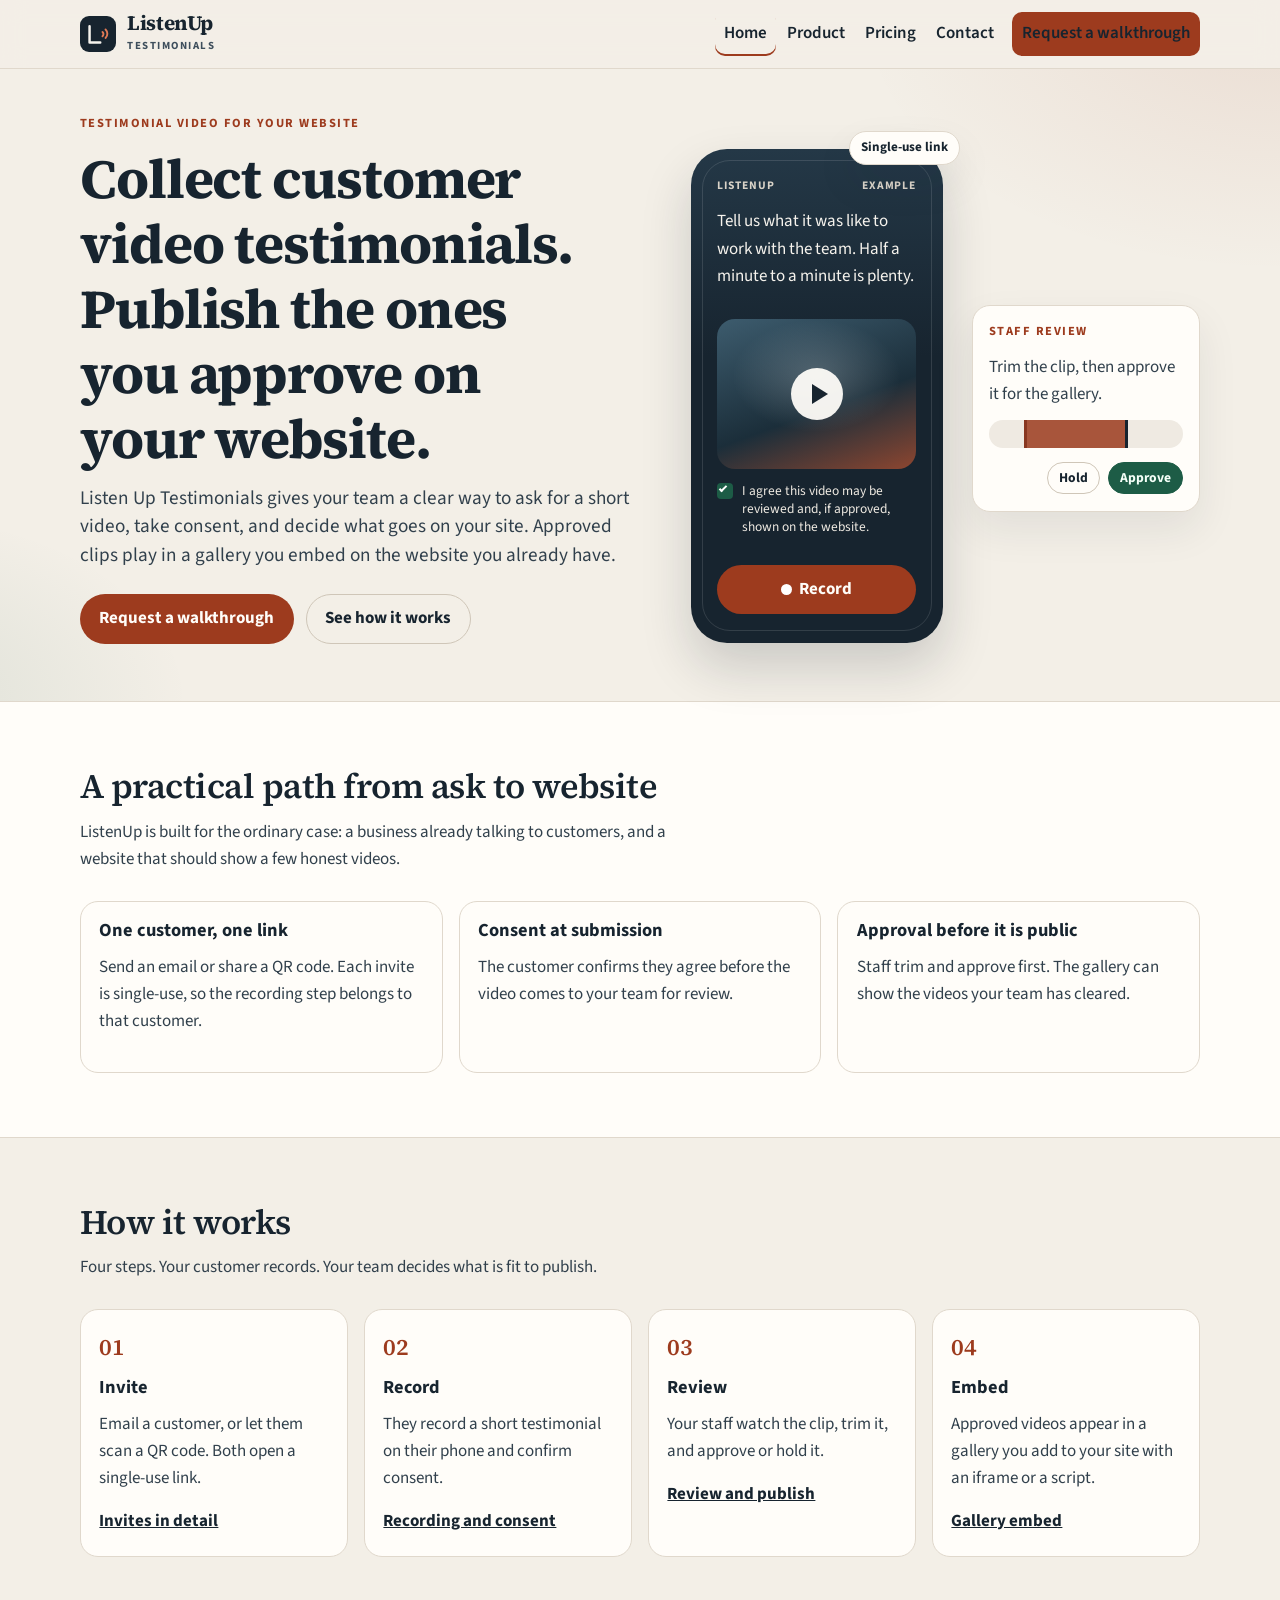
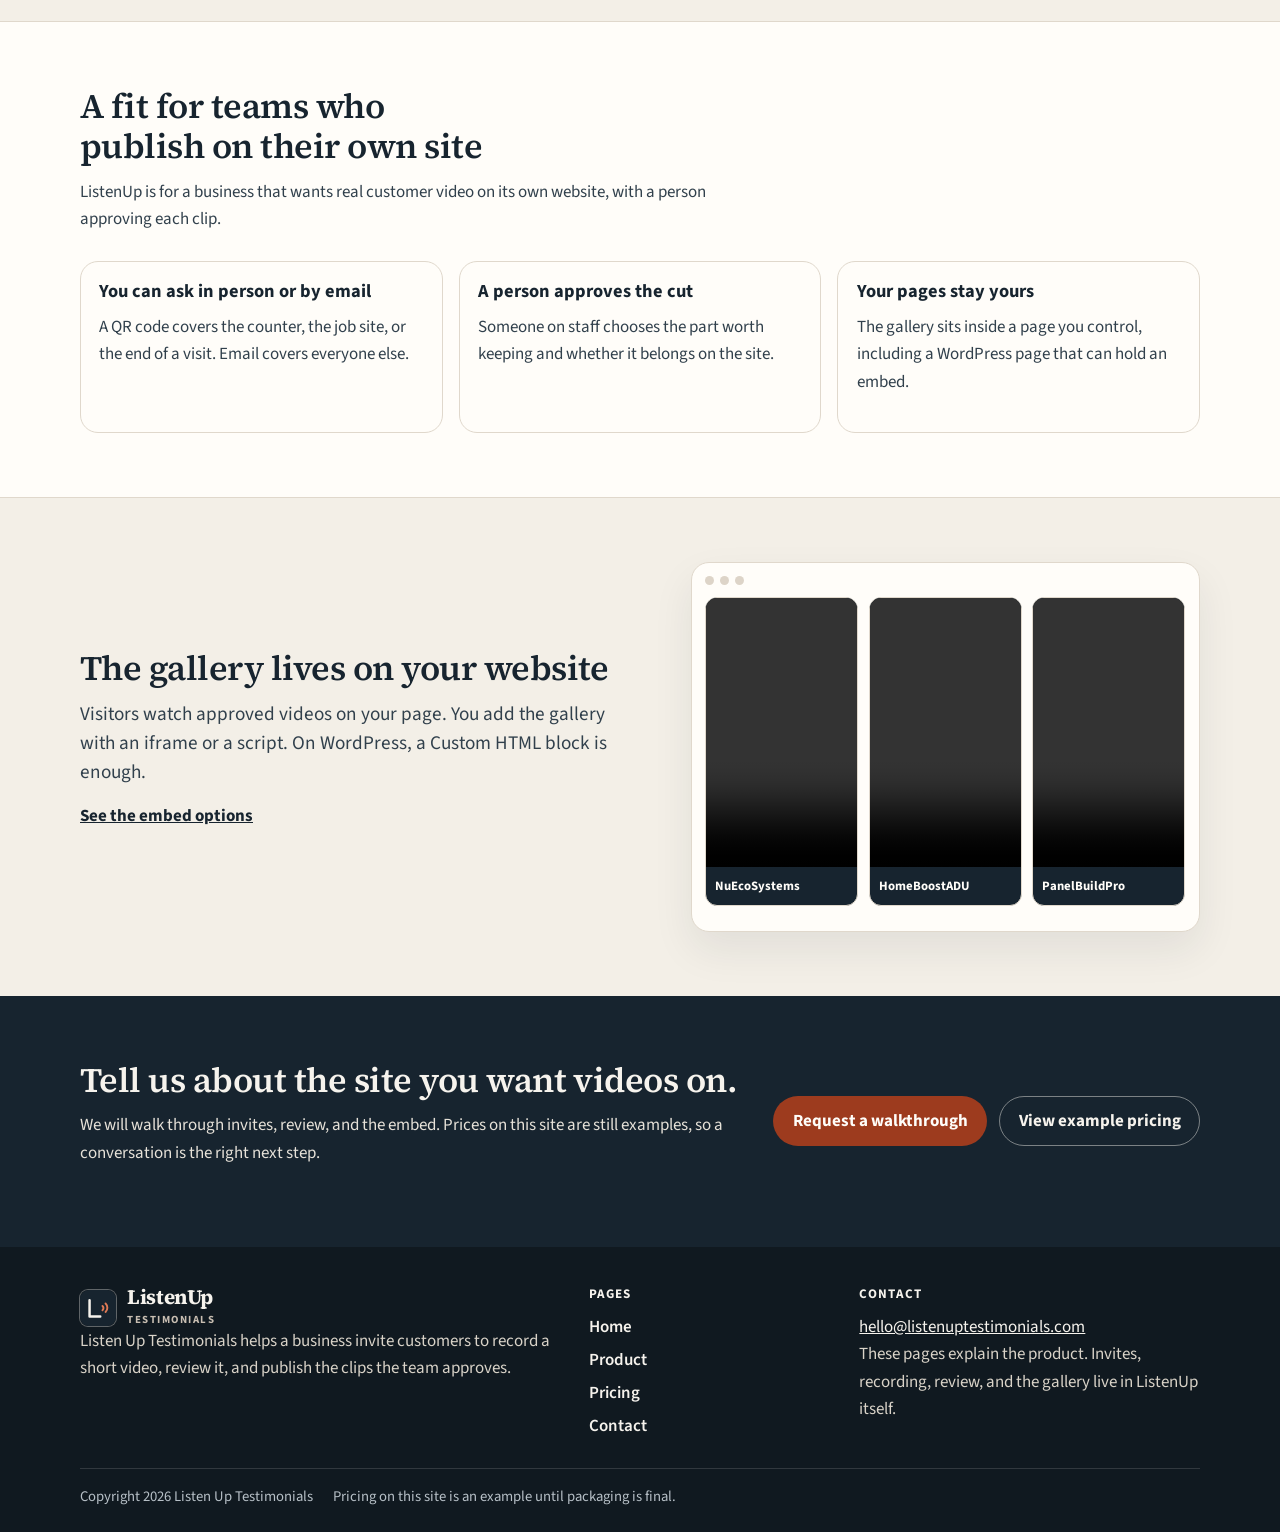
==== commit 949fdd39: "Update the home hero headline Ronald asked for this exact line on the GitHub Pages site.  Co-authore" ====
--- a/index.html
+++ b/index.html
@@ -39,7 +39,7 @@
       <div class="wrap hero-grid">
         <div>
           <p class="eyebrow">Testimonial video for your website</p>
-          <h1>Collect customer videos. Publish only the ones you approve.</h1>
+          <h1>Collect customer video testimonials. Publish the ones you approve on your website.</h1>
           <p class="lead">Listen Up Testimonials gives your team a clear way to ask for a short video, take consent, and decide what goes on your site. Approved clips play in a gallery you embed on the website you already have.</p>
           <div class="actions">
             <a class="button" href="contact.html">Request a walkthrough</a>
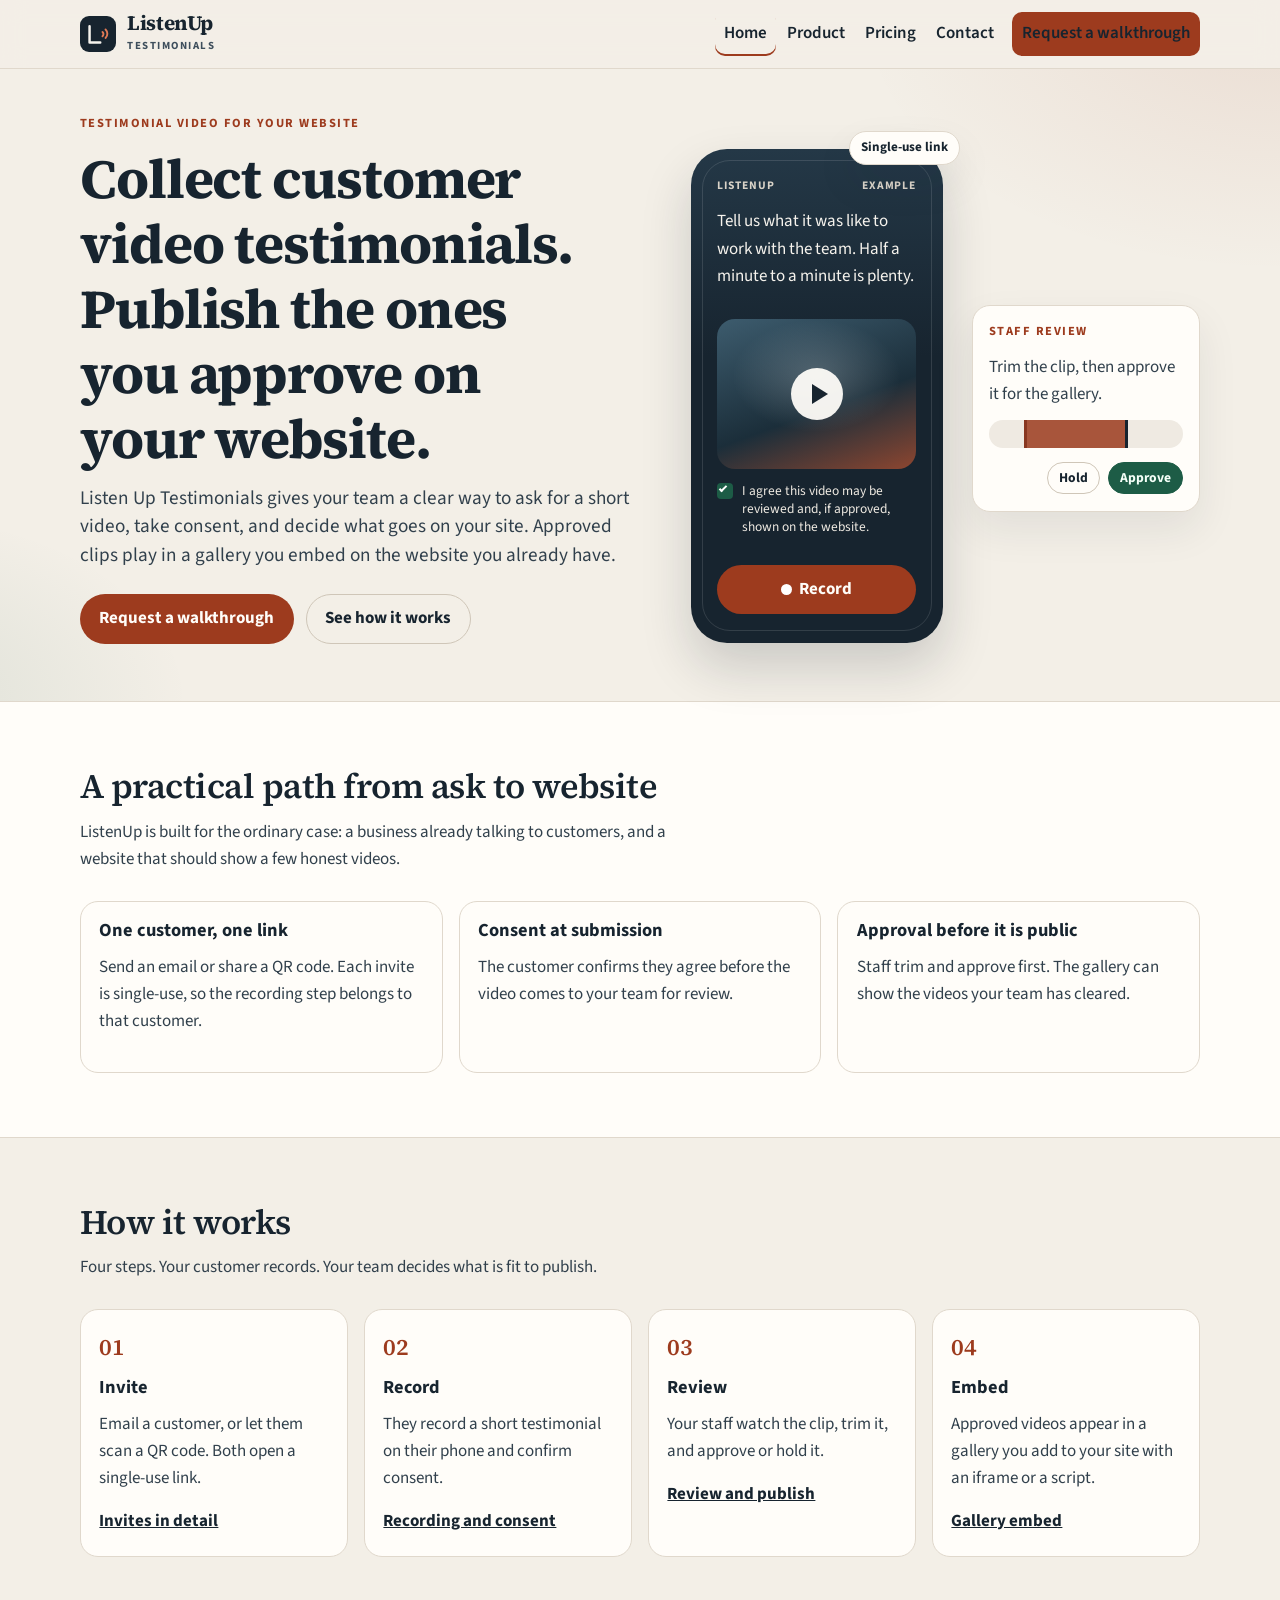
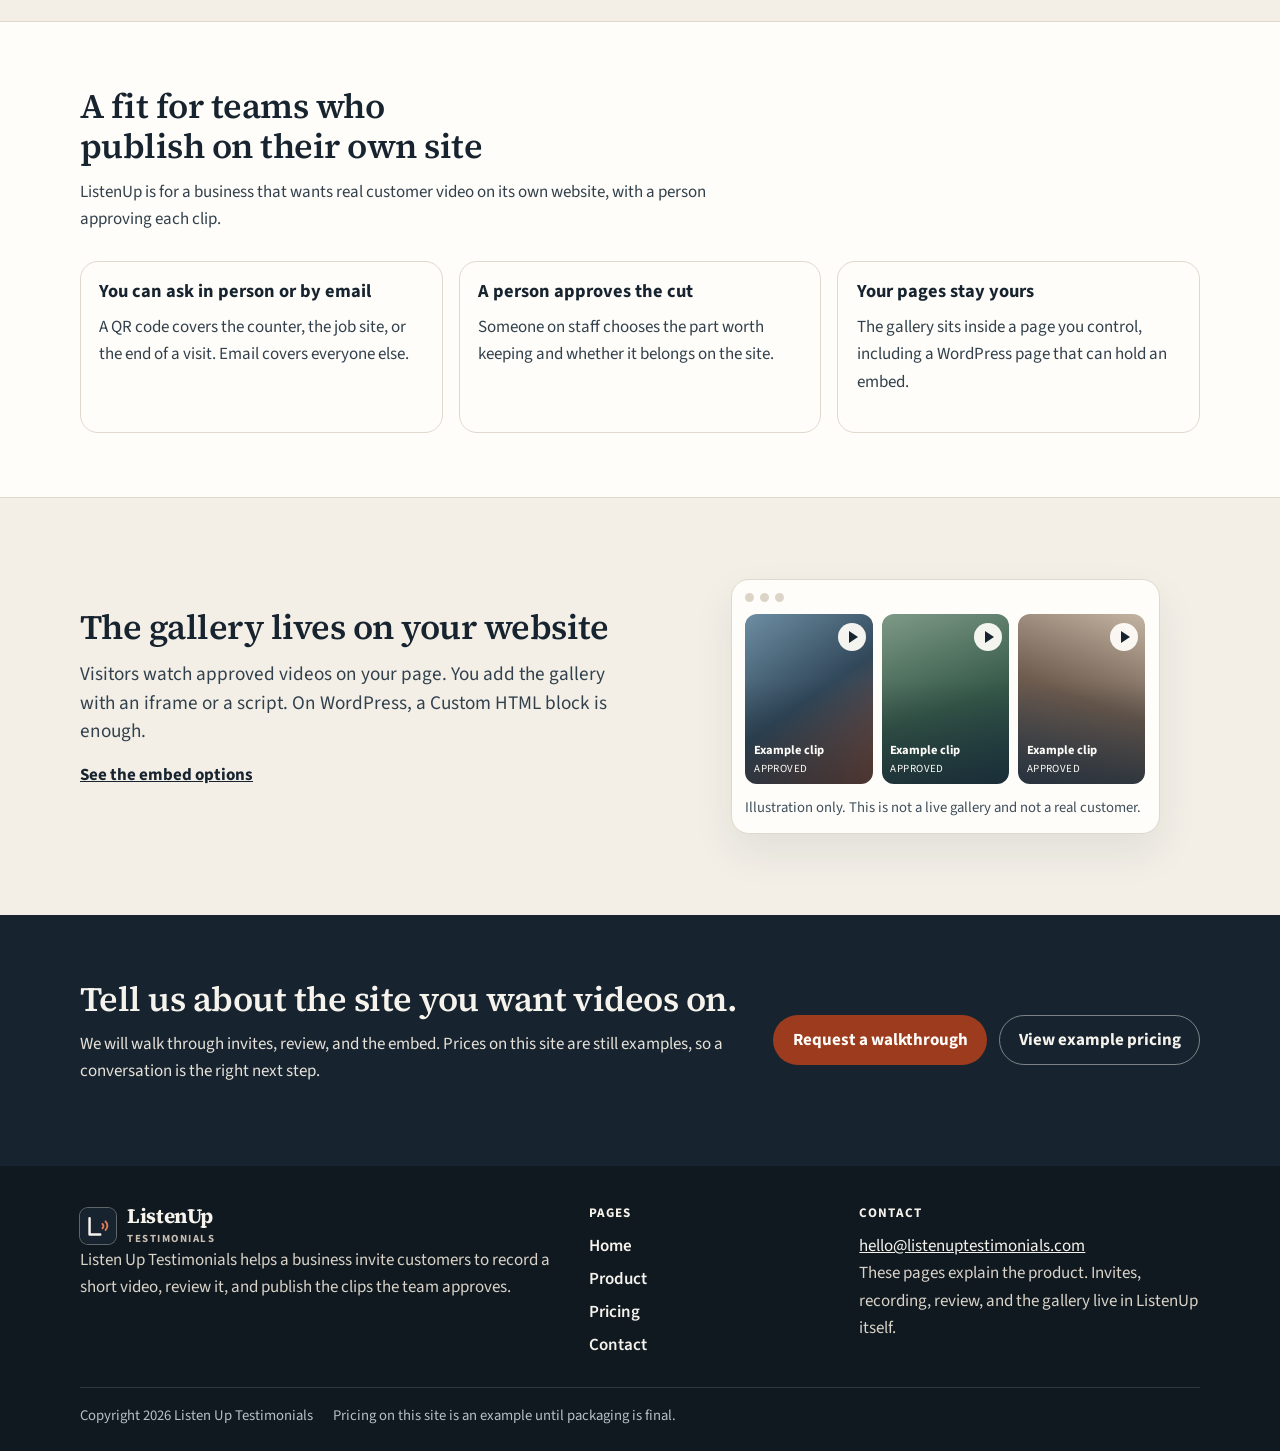
==== commit 419096c8: "Update the home hero headline Use the same line now live on the GitHub Pages branch.  Co-authored-by" ====
--- a/index.html
+++ b/index.html
@@ -157,33 +157,15 @@
           <p class="lead">Visitors watch approved videos on your page. You add the gallery with an iframe or a script. On WordPress, a Custom HTML block is enough.</p>
           <p><a class="text-link" href="product.html#gallery">See the embed options</a></p>
         </div>
-        <div class="gallery-mock demo-gallery" aria-label="AI-generated video demonstrations">
+        <figure class="gallery-mock">
           <div class="browser-bar" aria-hidden="true"><span></span><span></span><span></span></div>
-          <div class="demo-video-grid">
-            <figure class="demo-video">
-              <video controls playsinline preload="metadata" aria-label="NuEcoSystems AI demonstration">
-                <source src="assets/videos/nuecosystems-demo.mp4" type="video/mp4">
-                Your browser does not support HTML5 video.
-              </video>
-              <figcaption><strong>NuEcoSystems</strong></figcaption>
-            </figure>
-            <figure class="demo-video">
-              <video controls playsinline preload="metadata" aria-label="HomeBoostADU AI demonstration">
-                <source src="assets/videos/homeboostadu-demo.mp4" type="video/mp4">
-                Your browser does not support HTML5 video.
-              </video>
-              <figcaption><strong>HomeBoostADU</strong></figcaption>
-            </figure>
-            <figure class="demo-video">
-              <video controls playsinline preload="metadata" aria-label="PanelBuildPro AI demonstration">
-                <source src="assets/videos/panelbuildpro-demo.mp4" type="video/mp4">
-                Your browser does not support HTML5 video.
-              </video>
-              <figcaption><strong>PanelBuildPro</strong></figcaption>
-            </figure>
-          </div>
-          <p class="caption"></p>
-        </div>
+          <div class="tiles" aria-hidden="true">
+            <div class="tile"><span class="play"></span><b>Example clip</b><small>Approved</small></div>
+            <div class="tile"><span class="play"></span><b>Example clip</b><small>Approved</small></div>
+            <div class="tile"><span class="play"></span><b>Example clip</b><small>Approved</small></div>
+          </div>
+          <figcaption class="caption">Illustration only. This is not a live gallery and not a real customer.</figcaption>
+        </figure>
       </div>
     </section>
 
